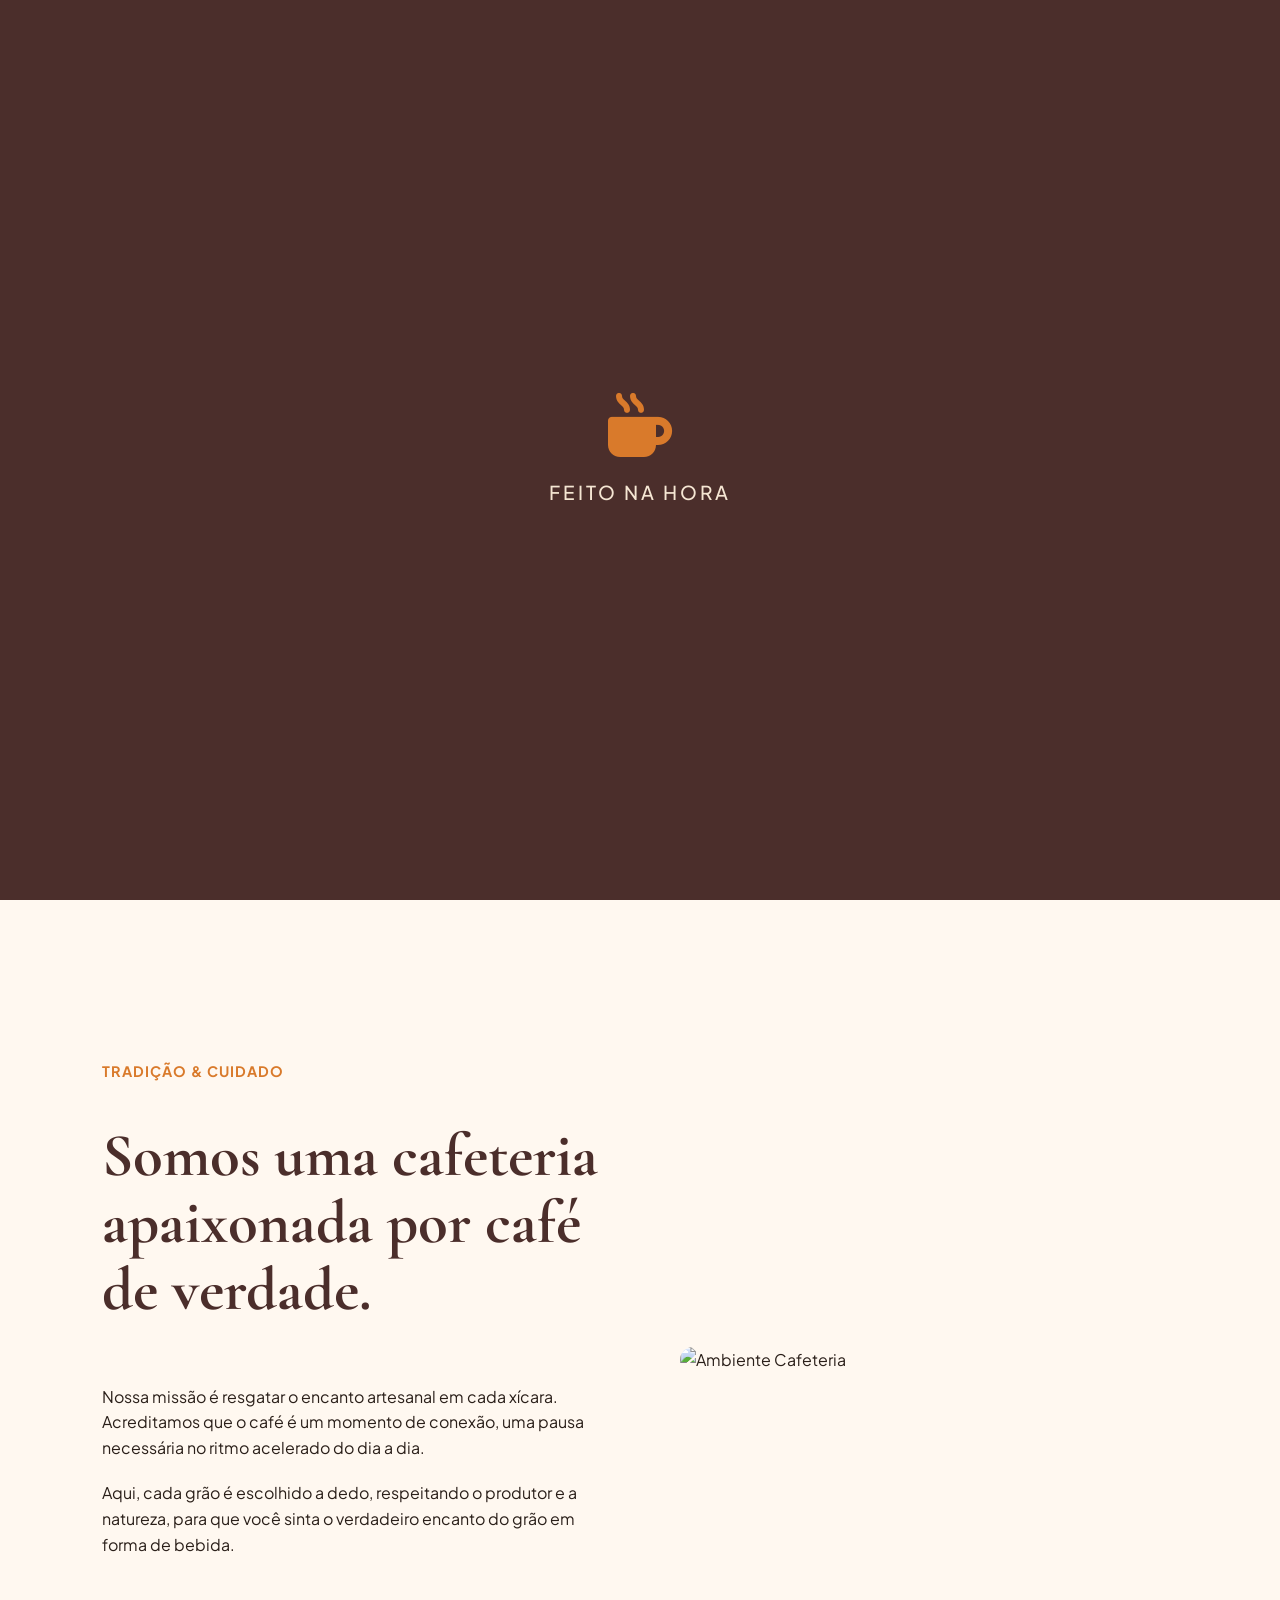
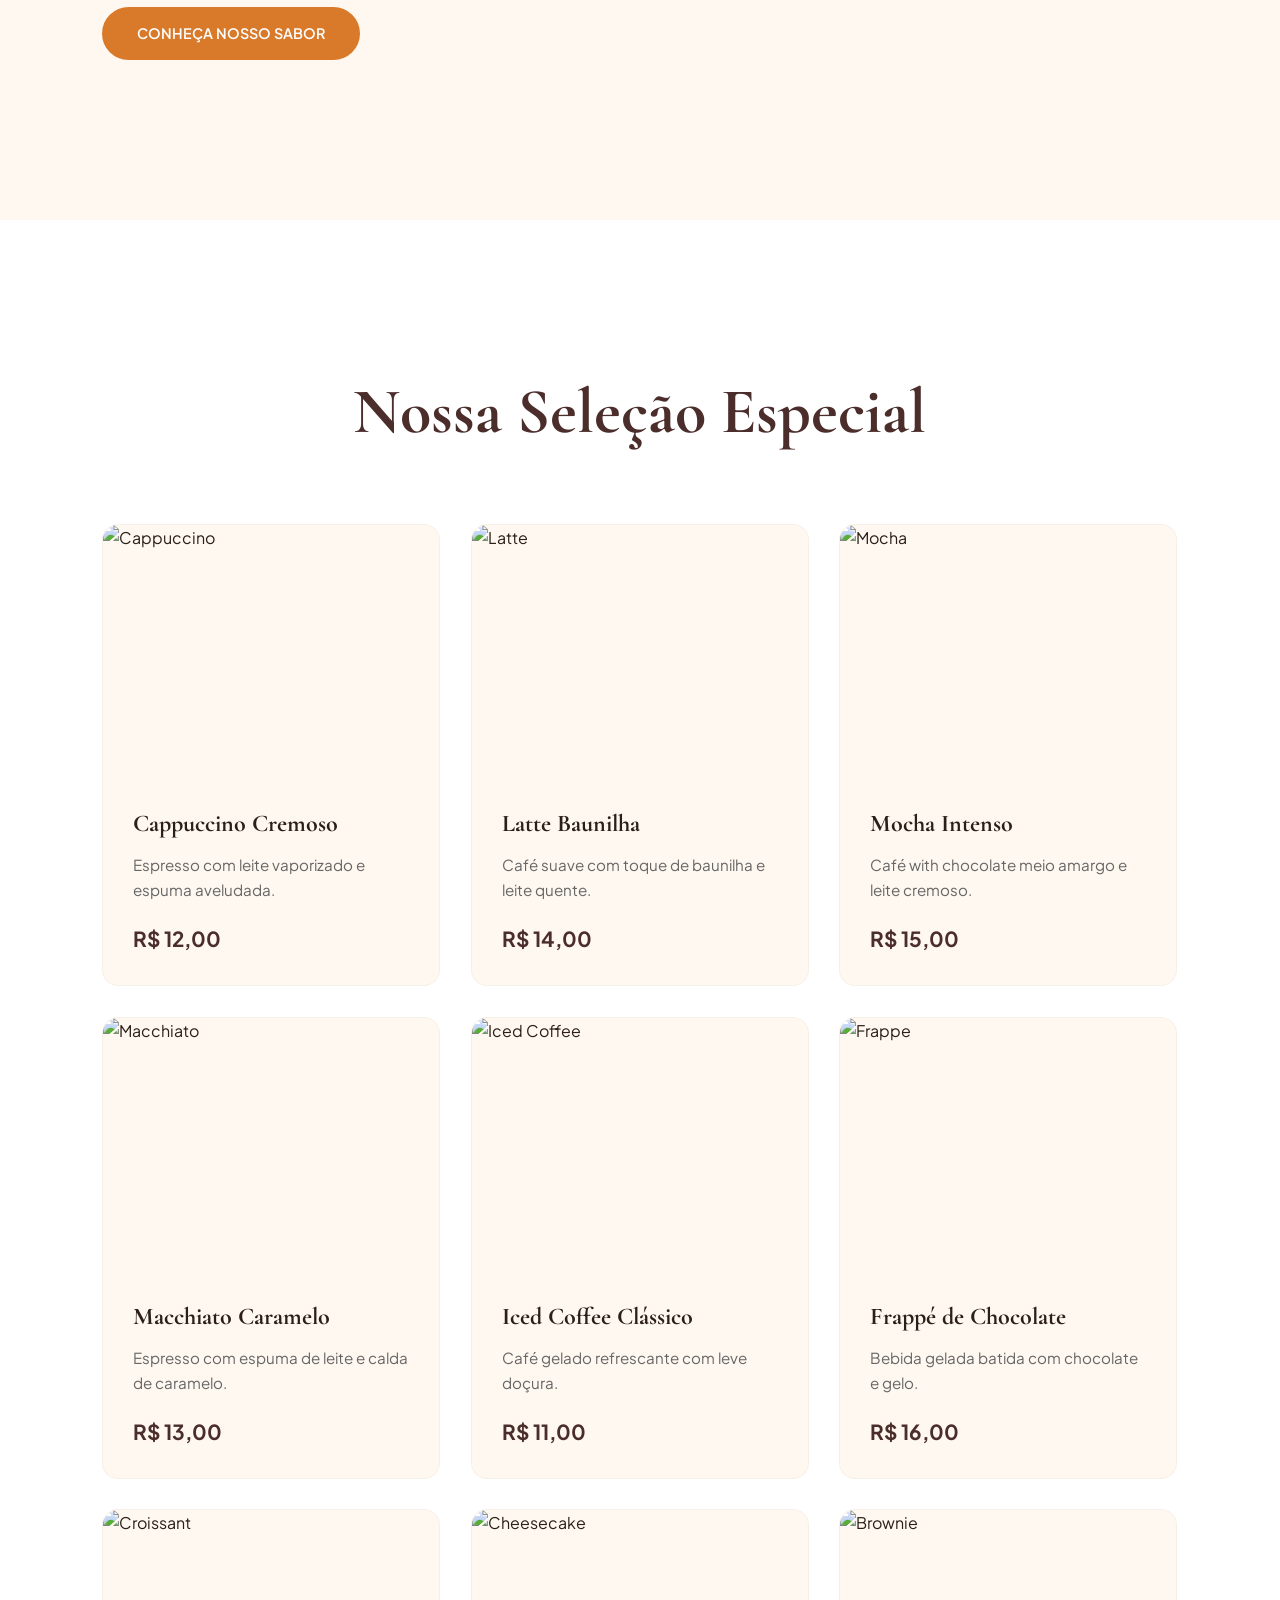
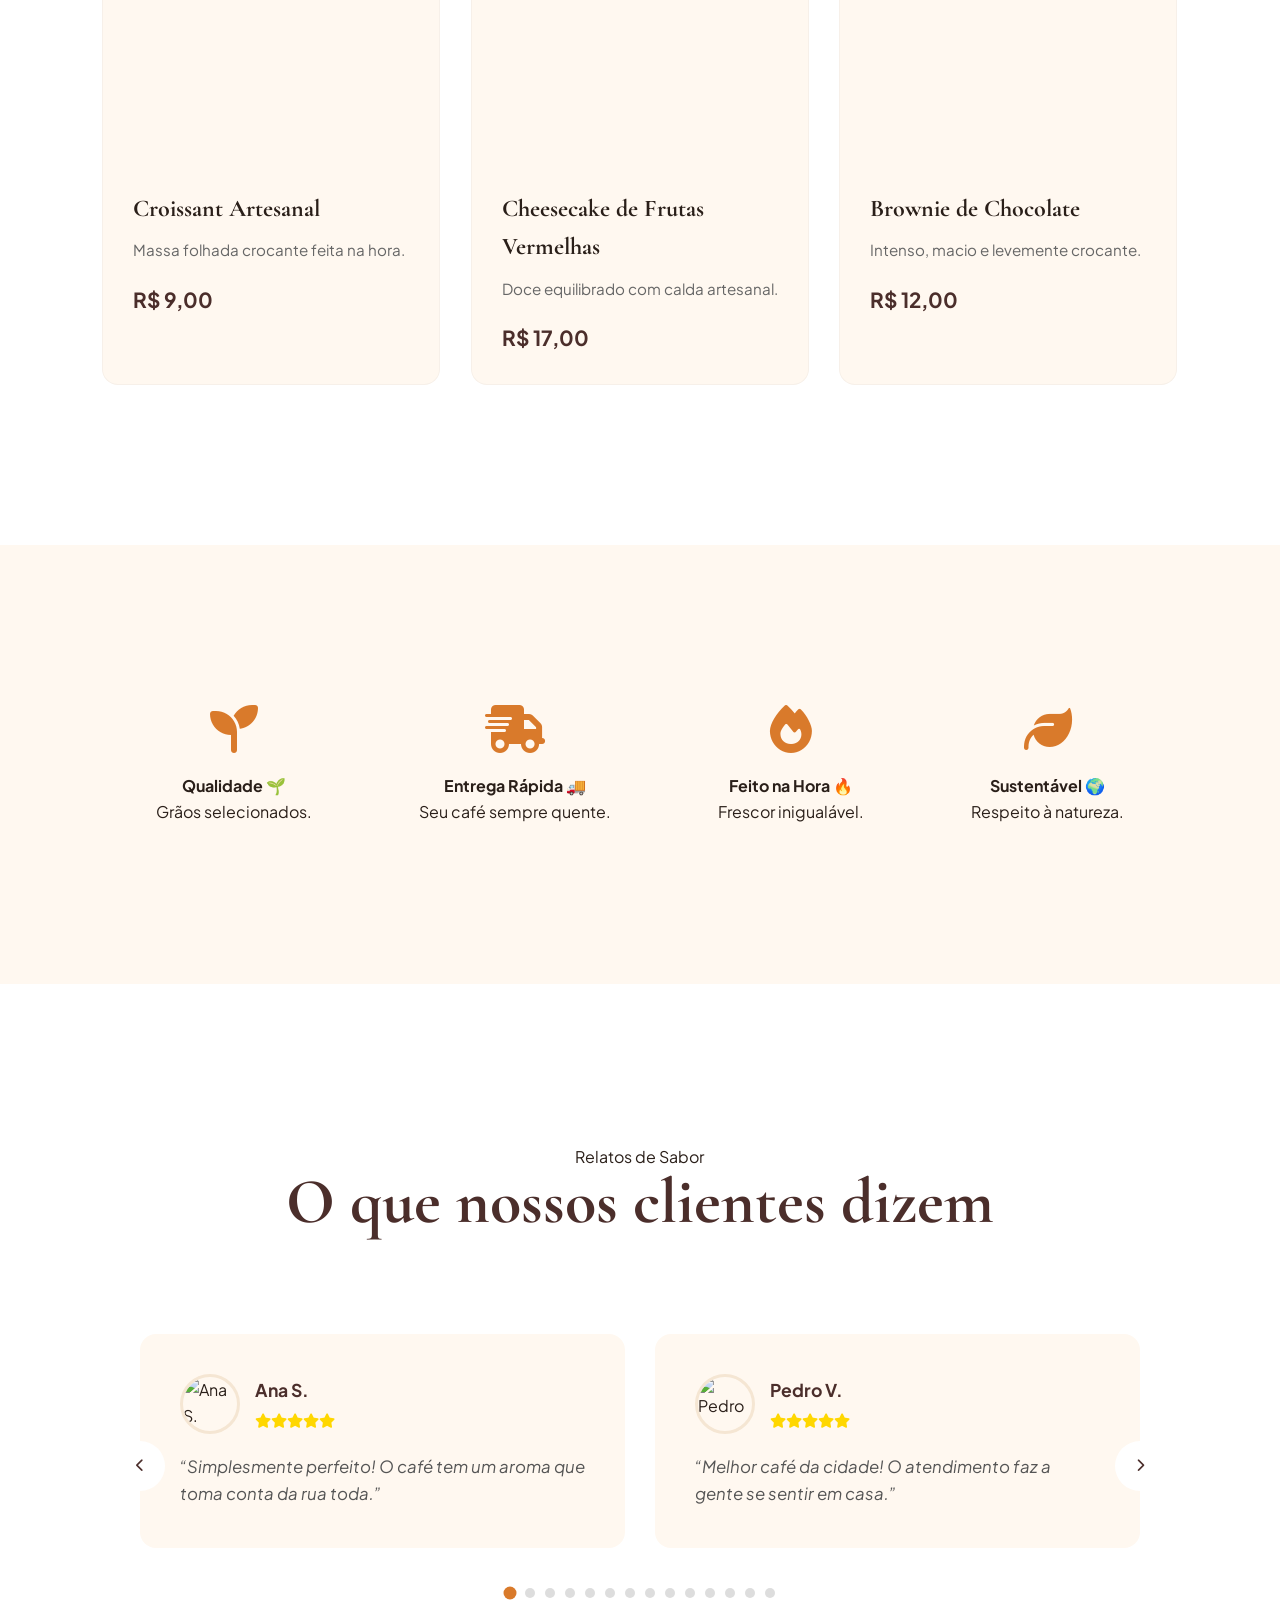
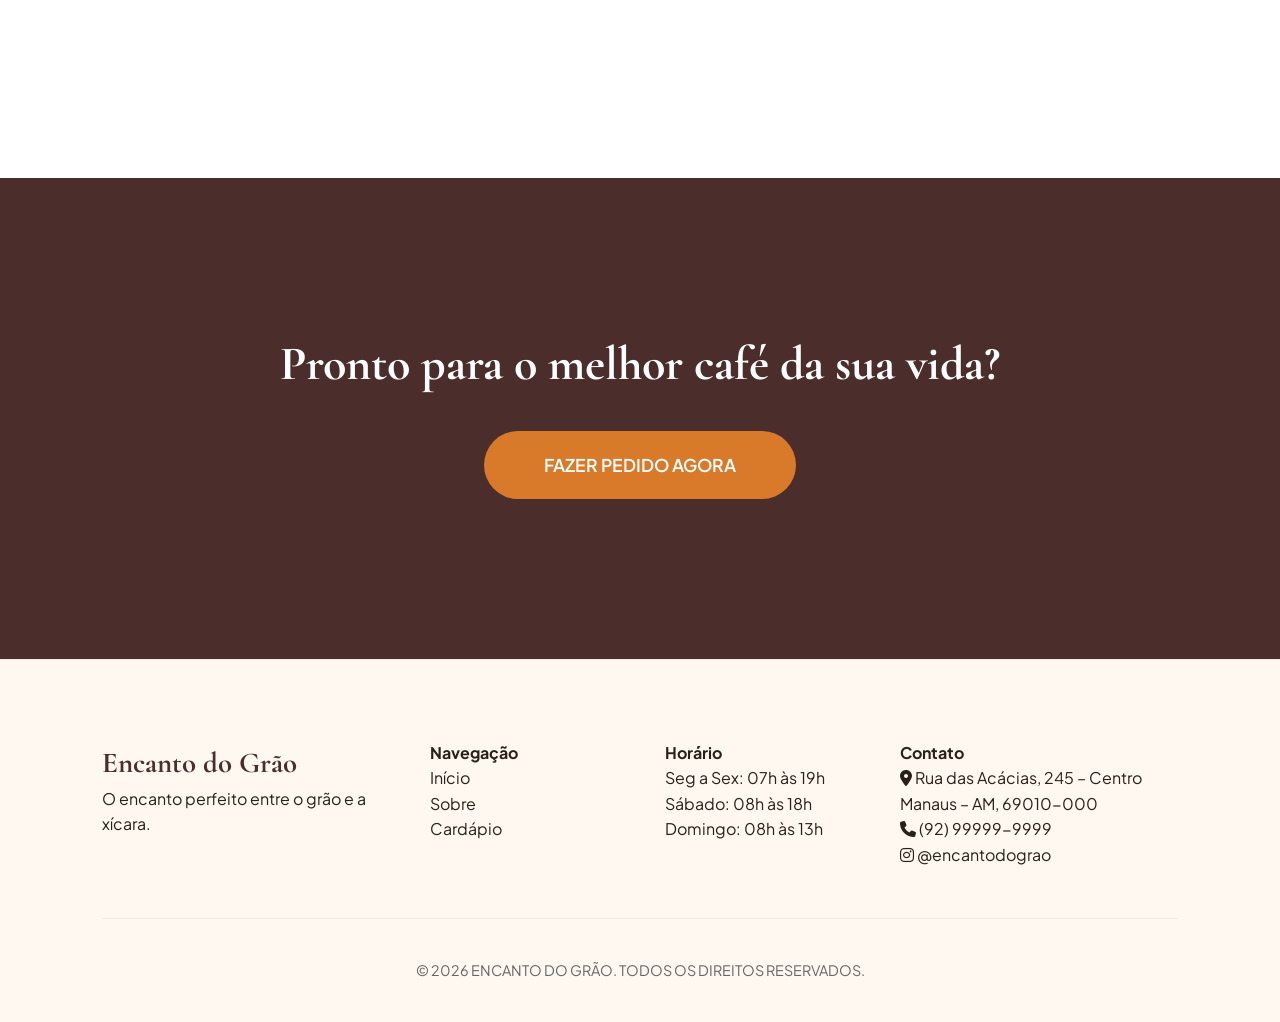
==== cafeteria/index.html @ 47dac29f "Add files via upload" ====
<!DOCTYPE html>
<html lang="pt-br">
<head>
    <meta charset="UTF-8">
    <meta name="viewport" content="width=device-width, initial-scale=1.0">
    <title>Encanto do Grão | Cafeteria Artesanal</title>
    <link rel="stylesheet" href="style.css?v=8">
    <link rel="stylesheet" href="https://cdnjs.cloudflare.com/ajax/libs/font-awesome/6.4.0/css/all.min.css">
</head>
<body>

    <div id="scroll-progress"></div>

    <!-- TELA INICIAL (SPLASH SCREEN) - ADICIONE ESTE BLOCO ABAIXO -->
    <div id="splash-screen">
        <div class="splash-content">
            <div class="splash-item active">
                <i class="fa-solid fa-award"></i>
                <p>Qualidade</p>
            </div>
            <div class="splash-item">
                <i class="fa-solid fa-bolt"></i>
                <p>Entrega Rápida</p>
            </div>
            <div class="splash-item">
                <i class="fa-solid fa-mug-hot"></i>
                <p>Feito na Hora</p>
            </div>
            <div class="splash-item">
                <i class="fa-solid fa-leaf"></i>
                <p>Sustentável</p>
            </div>
        </div>
    </div>
    <!-- FIM DA TELA INICIAL -->

    <!-- 11. Navbar Fixa -->
    <header>
        <a href="#" class="logo">Encanto do Grão</a>
        <ul class="nav-links" id="nav-links">
            <li><a href="#inicio">Início</a></li>
            <li><a href="#sobre">Sobre</a></li>
            <li><a href="#cardapio">Cardápio</a></li>
            <li><a href="#contato">Contato</a></li>
        </ul>
        <div class="header-right">
            <a href="https://wa.me/5592999999999" class="btn btn-primary" style="padding: 10px 25px; font-size: 0.8rem;">Fazer Pedido</a>
            <div class="mobile-menu-icon" id="menu-icon">
                <i class="fas fa-bars"></i>
            </div>
        </div>
    </header>

    <main>
        <!-- 1. HERO -->
        <section class="hero" id="inicio">
            <h1>Café artesanal feito para transformar seu dia</h1>
            <p>Grãos selecionados, ambiente acolhedor e sabor inesquecível</p>
            <div class="btn-group">
                <a href="#cardapio" class="btn btn-primary">Ver Cardápio</a>
                <a href="https://wa.me/5592999999999" class="btn btn-outline">Fazer Pedido</a>
            </div>
        </section>

        <!-- 2. SOBRE -->
        <section class="about" id="sobre">
            <div class="about-content reveal">
                <span>Tradição & Cuidado</span>
                <h2>Somos uma cafeteria apaixonada por café de verdade.</h2>
                <p>Nossa missão é resgatar o encanto artesanal em cada xícara. Acreditamos que o café é um momento de conexão, uma pausa necessária no ritmo acelerado do dia a dia.</p>
                <p>Aqui, cada grão é escolhido a dedo, respeitando o produtor e a natureza, para que você sinta o verdadeiro encanto do grão em forma de bebida.</p>
                <a href="#cardapio" class="btn btn-primary">Conheça nosso sabor</a>
            </div>
            <div class="about-img reveal">
                <img src="https://images.unsplash.com/photo-1554118811-1e0d58224f24?q=80&w=1047" alt="Ambiente Cafeteria">
            </div>
        </section>

        <!-- 3. PRODUTOS / CARDÁPIO -->
        <section class="menu" id="cardapio">
            <div class="section-header reveal">
                <h2>Nossa Seleção Especial</h2>
            </div>

            <div class="menu-grid">
                <!-- Cafés -->
                <div class="menu-card reveal">
                    <img src="https://images.unsplash.com/photo-1572442388796-11668a67e53d?q=80&w=600" alt="Cappuccino">
                    <div class="menu-card-info">
                        <h3>Cappuccino Cremoso</h3>
                        <p>Espresso com leite vaporizado e espuma aveludada.</p>
                        <span class="price">R$ 12,00</span>
                    </div>
                </div>
                <div class="menu-card reveal">
                    <img src="https://images.unsplash.com/photo-1570968915860-54d5c301fa9f?q=80&w=600" alt="Latte">
                    <div class="menu-card-info">
                        <h3>Latte Baunilha</h3>
                        <p>Café suave com toque de baunilha e leite quente.</p>
                        <span class="price">R$ 14,00</span>
                    </div>
                </div>
                <div class="menu-card reveal">
                    <img src="https://images.unsplash.com/photo-1578314675249-a6910f80cc4e?q=80&w=600" alt="Mocha">
                    <div class="menu-card-info">
                        <h3>Mocha Intenso</h3>
                        <p>Café with chocolate meio amargo e leite cremoso.</p>
                        <span class="price">R$ 15,00</span>
                    </div>
                </div>
                <div class="menu-card reveal">
                    <img src="https://images.unsplash.com/photo-1485808191679-5f86510681a2?q=80&w=600" alt="Macchiato">
                    <div class="menu-card-info">
                        <h3>Macchiato Caramelo</h3>
                        <p>Espresso com espuma de leite e calda de caramelo.</p>
                        <span class="price">R$ 13,00</span>
                    </div>
                </div>

                <!-- Gelados -->
                <div class="menu-card reveal">
                    <img src="https://images.unsplash.com/photo-1517701550927-30cf4ba1dba5?q=80&w=600" alt="Iced Coffee">
                    <div class="menu-card-info">
                        <h3>Iced Coffee Clássico</h3>
                        <p>Café gelado refrescante com leve doçura.</p>
                        <span class="price">R$ 11,00</span>
                    </div>
                </div>
                <div class="menu-card reveal">
                    <img src="https://images.unsplash.com/photo-1572490122747-3968b75cc699?q=80&w=600" alt="Frappe">
                    <div class="menu-card-info">
                        <h3>Frappé de Chocolate</h3>
                        <p>Bebida gelada batida com chocolate e gelo.</p>
                        <span class="price">R$ 16,00</span>
                    </div>
                </div>

                <!-- Acompanhamentos -->
                <div class="menu-card reveal">
                    <img src="https://images.unsplash.com/photo-1555507036-ab1f4038808a?q=80&w=600" alt="Croissant">
                    <div class="menu-card-info">
                        <h3>Croissant Artesanal</h3>
                        <p>Massa folhada crocante feita na hora.</p>
                        <span class="price">R$ 9,00</span>
                    </div>
                </div>
                <div class="menu-card reveal">
                    <img src="https://images.unsplash.com/photo-1533134242443-d4fd215305ad?q=80&w=600" alt="Cheesecake">
                    <div class="menu-card-info">
                        <h3>Cheesecake de Frutas Vermelhas</h3>
                        <p>Doce equilibrado com calda artesanal.</p>
                        <span class="price">R$ 17,00</span>
                    </div>
                </div>
                <div class="menu-card reveal">
                    <img src="https://images.unsplash.com/photo-1606313564200-e75d5e30476c?q=80&w=600" alt="Brownie">
                    <div class="menu-card-info">
                        <h3>Brownie de Chocolate</h3>
                        <p>Intenso, macio e levemente crocante.</p>
                        <span class="price">R$ 12,00</span>
                    </div>
                </div>
            </div>
        </section>

        <!-- 4. DIFERENCIAIS -->
        <section class="features">
            <div class="feature-item reveal">
                <i class="fas fa-seedling"></i>
                <h4>Qualidade 🌱</h4>
                <p>Grãos selecionados.</p>
            </div>
            <div class="feature-item reveal">
                <i class="fas fa-shipping-fast"></i>
                <h4>Entrega Rápida 🚚</h4>
                <p>Seu café sempre quente.</p>
            </div>
            <div class="feature-item reveal">
                <i class="fas fa-fire"></i>
                <h4>Feito na Hora 🔥</h4>
                <p>Frescor inigualável.</p>
            </div>
            <div class="feature-item reveal">
                <i class="fas fa-leaf"></i>
                <h4>Sustentável 🌍</h4>
                <p>Respeito à natureza.</p>
            </div>
        </section>

        <!-- 5. DEPOIMENTOS (CARROSSEL) -->
        <section class="testimonials">
            <div class="section-header reveal">
                <span>Relatos de Sabor</span>
                <h2>O que nossos clientes dizem</h2>
            </div>
            
            <div class="carousel-container reveal">
                <div class="carousel-viewport" style="overflow: hidden; width: 100%;">
                    <div class="testimonials-track" id="testimonials-track">
                    <!-- 1 -->
                    <div class="testimonial-card">
                        <div class="testimonial-header">
                            <img src="https://images.unsplash.com/photo-1494790108377-be9c29b29330?q=80&w=100" alt="Ana S.">
                            <div class="client-info">
                                <strong>Ana S.</strong>
                                <div class="stars"><i class="fas fa-star"></i><i class="fas fa-star"></i><i class="fas fa-star"></i><i class="fas fa-star"></i><i class="fas fa-star"></i></div>
                            </div>
                        </div>
                        <p>“Simplesmente perfeito! O café tem um aroma que toma conta da rua toda.”</p>
                    </div>
                    <!-- 2 -->
                    <div class="testimonial-card">
                        <div class="testimonial-header">
                            <img src="https://images.unsplash.com/photo-1507003211169-0a1dd7228f2d?q=80&w=100" alt="Pedro V.">
                            <div class="client-info">
                                <strong>Pedro V.</strong>
                                <div class="stars"><i class="fas fa-star"></i><i class="fas fa-star"></i><i class="fas fa-star"></i><i class="fas fa-star"></i><i class="fas fa-star"></i></div>
                            </div>
                        </div>
                        <p>“Melhor café da cidade! O atendimento faz a gente se sentir em casa.”</p>
                    </div>
                    <!-- 3 -->
                    <div class="testimonial-card">
                        <div class="testimonial-header">
                            <img src="https://images.unsplash.com/photo-1438761681033-6461ffad8d80?q=80&w=100" alt="Juliana M.">
                            <div class="client-info">
                                <strong>Juliana M.</strong>
                                <div class="stars"><i class="fas fa-star"></i><i class="fas fa-star"></i><i class="fas fa-star"></i><i class="fas fa-star"></i><i class="fas fa-star"></i></div>
                            </div>
                        </div>
                        <p>“O croissant artesanal é divino, crocante e sempre quentinho!”</p>
                    </div>
                    <!-- 4 -->
                    <div class="testimonial-card">
                        <div class="testimonial-header">
                            <img src="https://images.unsplash.com/photo-1500648767791-00dcc994a43e?q=80&w=100" alt="Carlos R.">
                            <div class="client-info">
                                <strong>Carlos R.</strong>
                                <div class="stars"><i class="fas fa-star"></i><i class="fas fa-star"></i><i class="fas fa-star"></i><i class="fas fa-star"></i><i class="fas fa-star"></i></div>
                            </div>
                        </div>
                        <p>“Ambiente nota mil para reuniões rápidas ou apenas relaxar um pouco.”</p>
                    </div>
                    <!-- 5 -->
                    <div class="testimonial-card">
                        <div class="testimonial-header">
                            <img src="https://images.unsplash.com/photo-1544005313-94ddf0286df2?q=80&w=100" alt="Mariana L.">
                            <div class="client-info">
                                <strong>Mariana L.</strong>
                                <div class="stars"><i class="fas fa-star"></i><i class="fas fa-star"></i><i class="fas fa-star"></i><i class="fas fa-star"></i><i class="fas fa-star"></i></div>
                            </div>
                        </div>
                        <p>“Sou viciada no Latte de Baunilha deles. Não tem igual em Manaus!”</p>
                    </div>
                    <!-- 6 -->
                    <div class="testimonial-card">
                        <div class="testimonial-header">
                            <img src="https://images.unsplash.com/photo-1599566150163-29194dcaad36?q=80&w=100" alt="Ricardo F.">
                            <div class="client-info">
                                <strong>Ricardo F.</strong>
                                <div class="stars"><i class="fas fa-star"></i><i class="fas fa-star"></i><i class="fas fa-star"></i><i class="fas fa-star"></i><i class="fas fa-star"></i></div>
                            </div>
                        </div>
                        <p>“Grãos selecionados de verdade. Dá para sentir a diferença no primeiro gole.”</p>
                    </div>
                    <!-- 7 -->
                    <div class="testimonial-card">
                        <div class="testimonial-header">
                            <img src="https://images.unsplash.com/photo-1580489944761-15a19d654956?q=80&w=100" alt="Beatriz G.">
                            <div class="client-info">
                                <strong>Beatriz G.</strong>
                                <div class="stars"><i class="fas fa-star"></i><i class="fas fa-star"></i><i class="fas fa-star"></i><i class="fas fa-star"></i><i class="fas fa-star"></i></div>
                            </div>
                        </div>
                        <p>“O brownie é surreal de bom! Macio por dentro e com aquela casquinha perfeita.”</p>
                    </div>
                    <!-- 8 -->
                    <div class="testimonial-card">
                        <div class="testimonial-header">
                            <img src="https://images.unsplash.com/photo-1552058544-f2b08422138a?q=80&w=100" alt="Lucas O.">
                            <div class="client-info">
                                <strong>Lucas O.</strong>
                                <div class="stars"><i class="fas fa-star"></i><i class="fas fa-star"></i><i class="fas fa-star"></i><i class="fas fa-star"></i><i class="fas fa-star"></i></div>
                            </div>
                        </div>
                        <p>“Lugar super instagramável e o café é excelente. Vale muito a visita!”</p>
                    </div>
                    <!-- 9 -->
                    <div class="testimonial-card">
                        <div class="testimonial-header">
                            <img src="https://images.unsplash.com/photo-1548142813-c348350df52b?q=80&w=100" alt="Fernanda P.">
                            <div class="client-info">
                                <strong>Fernanda P.</strong>
                                <div class="stars"><i class="fas fa-star"></i><i class="fas fa-star"></i><i class="fas fa-star"></i><i class="fas fa-star"></i><i class="fas fa-star"></i></div>
                            </div>
                        </div>
                        <p>“Sempre volto pelo Mocha Intenso. É o equilíbrio perfeito de café e chocolate.”</p>
                    </div>
                    <!-- 10 -->
                    <div class="testimonial-card">
                        <div class="testimonial-header">
                            <img src="https://images.unsplash.com/photo-1500648767791-00dcc994a43e?q=80&w=100" alt="Gabriel H.">
                            <div class="client-info">
                                <strong>Gabriel H.</strong>
                                <div class="stars"><i class="fas fa-star"></i><i class="fas fa-star"></i><i class="fas fa-star"></i><i class="fas fa-star"></i><i class="fas fa-star"></i></div>
                            </div>
                        </div>
                        <p>“A qualidade do grão é impecável. Para quem entende de café, aqui é o lugar.”</p>
                    </div>
                    <!-- 11 -->
                    <div class="testimonial-card">
                        <div class="testimonial-header">
                            <img src="https://images.unsplash.com/photo-1534528741775-53994a69daeb?q=80&w=100" alt="Camila T.">
                            <div class="client-info">
                                <strong>Camila T.</strong>
                                <div class="stars"><i class="fas fa-star"></i><i class="fas fa-star"></i><i class="fas fa-star"></i><i class="fas fa-star"></i><i class="fas fa-star"></i></div>
                            </div>
                        </div>
                        <p>“Melhor cappuccino que já tomei na vida. A espuma é muito aveludada.”</p>
                    </div>
                    <!-- 12 -->
                    <div class="testimonial-card">
                        <div class="testimonial-header">
                            <img src="https://images.unsplash.com/photo-1506794778202-cad84cf45f1d?q=80&w=100" alt="André D.">
                            <div class="client-info">
                                <strong>André D.</strong>
                                <div class="stars"><i class="fas fa-star"></i><i class="fas fa-star"></i><i class="fas fa-star"></i><i class="fas fa-star"></i><i class="fas fa-star"></i></div>
                            </div>
                        </div>
                        <p>“Wi-fi rápido e café excelente. Meu novo escritório favorito em Manaus!”</p>
                    </div>
                    <!-- 13 -->
                    <div class="testimonial-card">
                        <div class="testimonial-header">
                            <img src="https://images.unsplash.com/photo-1517841905240-472988babdf9?q=80&w=100" alt="Sofia K.">
                            <div class="client-info">
                                <strong>Sofia K.</strong>
                                <div class="stars"><i class="fas fa-star"></i><i class="fas fa-star"></i><i class="fas fa-star"></i><i class="fas fa-star"></i><i class="fas fa-star"></i></div>
                            </div>
                        </div>
                        <p>“A decoração é linda, cada cantinho rende uma foto maravilhosa.”</p>
                    </div>
                    <!-- 14 -->
                    <div class="testimonial-card">
                        <div class="testimonial-header">
                            <img src="https://images.unsplash.com/photo-1519345182560-3f2917c472ef?q=80&w=100" alt="Tiago J.">
                            <div class="client-info">
                                <strong>Tiago J.</strong>
                                <div class="stars"><i class="fas fa-star"></i><i class="fas fa-star"></i><i class="fas fa-star"></i><i class="fas fa-star"></i><i class="fas fa-star"></i></div>
                            </div>
                        </div>
                        <p>“Um refúgio de paz no centro da cidade. Café inspirador e calmo.”</p>
                    </div>
                    <!-- 15 -->
                    <div class="testimonial-card">
                        <div class="testimonial-header">
                            <img src="https://images.unsplash.com/photo-1487412720507-e7ab37603c6f?q=80&w=100" alt="Helena B.">
                            <div class="client-info">
                                <strong>Helena B.</strong>
                                <div class="stars"><i class="fas fa-star"></i><i class="fas fa-star"></i><i class="fas fa-star"></i><i class="fas fa-star"></i><i class="fas fa-star"></i></div>
                            </div>
                        </div>
                        <p>“O Frappé de Chocolate é a salvação pros dias de calor aqui em Manaus!”</p>
                    </div>
                </div>
                </div>

                <!-- Carousel Controls -->
                <button class="carousel-btn prev" id="prev-btn"><i class="fas fa-chevron-left"></i></button>
                <button class="carousel-btn next" id="next-btn"><i class="fas fa-chevron-right"></i></button>
                <div class="carousel-dots" id="carousel-dots"></div>
            </div>
        </section>

        <!-- 6. CTA FINAL -->
        <section class="cta-final reveal">
            <h2>Pronto para o melhor café da sua vida?</h2>
            <a href="https://wa.me/5592999999999" class="btn btn-primary" style="padding: 20px 60px; font-size: 1.1rem;">Fazer Pedido Agora</a>
        </section>
    </main>

    <footer>
        <div class="footer-grid">
            <div class="footer-info">
                <a href="#" class="logo">Encanto do Grão</a>
                <p>O encanto perfeito entre o grão e a xícara.</p>
            </div>
            <div class="footer-links">
                <h4>Navegação</h4>
                <ul>
                    <li><a href="#inicio">Início</a></li>
                    <li><a href="#sobre">Sobre</a></li>
                    <li><a href="#cardapio">Cardápio</a></li>
                </ul>
            </div>
            <div class="footer-links">
                <h4>Horário</h4>
                <ul>
                    <li>Seg a Sex: 07h às 19h</li>
                    <li>Sábado: 08h às 18h</li>
                    <li>Domingo: 08h às 13h</li>
                </ul>
            </div>
            <div class="footer-links">
                <h4>Contato</h4>
                <ul>
                    <li><i class="fas fa-map-marker-alt"></i> Rua das Acácias, 245 – Centro<br>Manaus – AM, 69010-000</li>
                    <li><i class="fas fa-phone"></i> (92) 99999-9999</li>
                    <li><i class="fab fa-instagram"></i> @encantodograo</li>
                </ul>
            </div>
        </div>
        <div class="copyright">&copy; 2026 ENCANTO DO GRÃO. TODOS OS DIREITOS RESERVADOS.</div>
    </footer>

    <a href="#inicio" class="back-to-top" id="back-to-top">
        <i class="fas fa-arrow-up"></i>
    </a>

    <script src="script.js"></script>
</body>
</html>
---- cafeteria/style.css ----
/* 
  ENCANTO DO GRÃO - ESTRUTURA PROFISSIONAL (SISTEMA 11 PONTOS)
*/

@import url('https://fonts.googleapis.com/css2?family=Cormorant+Garamond:wght@600;700&family=Plus+Jakarta+Sans:wght@400;500;600;700&display=swap');

:root {
    --primary: #4B2E2B;
    --secondary: #F5E6D3;
    --bg-creme: #FFF8F0;
    --accent: #D97A2B;
    --text-dark: #2A1F19;
    --white: #FFFFFF;
    
    --font-title: 'Cormorant Garamond', serif;
    --font-text: 'Plus Jakarta Sans', sans-serif;
    
    --radius: 16px;
}

#scroll-progress {
    position: fixed;
    top: 0;
    left: 0;
    height: 4px;
    background: var(--accent);
    z-index: 2000;
    width: 0%;
}

* {
    margin: 0;
    padding: 0;
    box-sizing: border-box;
}

/* =========================================
   TELA INICIAL (SPLASH SCREEN)
   ========================================= */

#splash-screen {
    position: fixed;
    top: 0;
    left: 0;
    width: 100%;
    height: 100vh;
    /* Usando sua cor primária (marrom escuro) para o fundo */
    background-color: var(--primary); 
    display: flex;
    justify-content: center;
    align-items: center;
    /* Z-index maior que o do scroll-progress (2000) */
    z-index: 5000; 
    transition: opacity 0.8s ease, visibility 0.8s;
}

/* Quando o sistema carregar, essa classe será adicionada via JS */
#splash-screen.hidden {
    opacity: 0;
    visibility: hidden;
}

.splash-content {
    text-align: center;
    /* Usando sua cor secundária (creme) para o texto/ícones */
    color: var(--secondary); 
}

.splash-item {
    display: none; 
    flex-direction: column;
    align-items: center;
    font-family: var(--font-text);
}

.splash-item.active {
    display: flex;
    /* Aplicando a animação que explicamos antes */
    animation: splashAppear 0.6s ease-out forwards;
}

.splash-item i {
    font-size: 4rem;
    margin-bottom: 20px;
    /* Cor de destaque (laranja/âmbar) nos ícones */
    color: var(--accent); 
}

.splash-item p {
    font-size: 1.2rem;
    text-transform: uppercase;
    letter-spacing: 3px;
    font-weight: 500;
}

/* Roteiro da animação: o ícone surge de baixo e aparece suavemente */
@keyframes splashAppear {
    0% {
        opacity: 0;
        transform: translateY(20px);
    }
    100% {
        opacity: 1;
        transform: translateY(0);
    }
}

/* Impede o usuário de rolar a página enquanto a tela preta está ativa */
body.loading {
    overflow: hidden;
}

html {
    scroll-behavior: smooth; /* Regra #5: Scroll suave */
}

body {
    font-family: var(--font-text);
    background-color: var(--bg-creme);
    color: var(--text-dark);
    line-height: 1.6;
}

h1, h2, h3, .logo {
    font-family: var(--font-title);
    font-weight: 700;
}

/* Regra #6: Microinterações - Links mudam cor suavemente */
a {
    text-decoration: none;
    color: inherit;
    transition: var(--transition);
}

ul { list-style: none; }
img { max-width: 100%; display: block; }

/* Navbar Fixa */
header {
    position: fixed;
    top: 0;
    width: 100%;
    background: rgba(255, 248, 240, 0.95);
    backdrop-filter: blur(10px);
    padding: 20px 8%;
    display: flex;
    justify-content: space-between;
    align-items: center;
    z-index: 1000;
    border-bottom: 1px solid rgba(75, 46, 43, 0.05);
    transition: var(--transition);
}

.logo { font-size: 1.8rem; color: var(--primary); }
.nav-links {
    display: flex;
    gap: 30px;
}

.nav-links a {
    color: var(--text-dark);
    font-weight: 600;
    font-size: 0.9rem;
    transition: color 0.5s ease;
}

.nav-links a:hover { color: var(--accent); }

.header-right {
    display: flex;
    align-items: center;
    gap: 15px;
}

.mobile-menu-icon {
    display: none;
    font-size: 1.5rem;
    color: var(--primary);
    cursor: pointer;
}

/* Animações de Fade-in (Refinado: Mais leve) */
.reveal {
    opacity: 0;
    transform: translateY(20px);
    transition: opacity 0.8s ease-out, transform 0.8s ease-out;
    will-change: opacity, transform;
}

.reveal.appear {
    opacity: 1;
    transform: translateY(0);
}

/* Staggered Delay (Regra: Animação em sequência) */
.menu-card:nth-child(1) { transition-delay: 0.05s; }
.menu-card:nth-child(2) { transition-delay: 0.1s; }
.menu-card:nth-child(3) { transition-delay: 0.15s; }
.menu-card:nth-child(4) { transition-delay: 0.2s; }
.menu-card:nth-child(5) { transition-delay: 0.25s; }
.menu-card:nth-child(6) { transition-delay: 0.3s; }

.testimonial-card { transition-delay: 0s !important; } /* Reset delay for carousel */

.feature-item:nth-child(1) { transition-delay: 0.05s; }
.feature-item:nth-child(2) { transition-delay: 0.1s; }
.feature-item:nth-child(3) { transition-delay: 0.15s; }
.feature-item:nth-child(4) { transition-delay: 0.2s; }

/* 1. HERO (Regra #4: Animação Hero) */
.hero {
    height: 100vh;
    background: linear-gradient(rgba(0,0,0,0.6), rgba(0,0,0,0.6)), url('https://images.unsplash.com/photo-1495474472287-4d71bcdd2085?q=80&w=2070') center/cover no-repeat;
    display: flex;
    flex-direction: column;
    justify-content: center;
    align-items: center;
    text-align: center;
    color: var(--white);
    padding: 0 5%;
}

.hero h1 {
    font-size: clamp(3rem, 8vw, 5.2rem); /* Aumentado sutilmente */
    line-height: 1;
    margin-bottom: 25px;
    max-width: 1000px;
    opacity: 0;
    transform: translateY(15px);
    animation: heroFade 1.2s cubic-bezier(0.165, 0.84, 0.44, 1) forwards;
}

.hero p {
    font-size: 1.2rem;
    margin-bottom: 40px;
    max-width: 700px;
    color: var(--secondary);
    opacity: 0;
    transform: translateY(20px);
    animation: heroFade 1s cubic-bezier(0.165, 0.84, 0.44, 1) 0.3s forwards;
}

.hero .btn-group {
    display: flex;
    gap: 20px;
    opacity: 0;
    transform: translateY(20px);
    animation: heroFade 1s cubic-bezier(0.165, 0.84, 0.44, 1) 0.6s forwards;
}

@keyframes heroFade {
    to { opacity: 1; transform: translateY(0); }
}

/* Botões (Regra #1: Hover Vivo) */
.btn {
    display: inline-block;
    padding: 15px 35px;
    border-radius: 50px;
    font-weight: 600;
    text-transform: uppercase;
    font-size: 0.9rem;
    cursor: pointer;
    transition: var(--transition);
}

.btn-primary {
    background-color: var(--accent);
    color: var(--white);
    border: none;
}

.btn-primary:hover {
    background-color: #BF6A24;
    transform: translateY(-3px) scale(1.05); /* Zoom leve */
    box-shadow: 0 10px 20px rgba(217, 122, 43, 0.3); /* Sombra forte */
}

.btn-outline {
    background: transparent;
    border: 2px solid var(--white);
    color: var(--white);
}

.btn-outline:hover {
    background: var(--white);
    color: var(--primary);
    transform: translateY(-3px) scale(1.05);
}

/* 2. SOBRE */
.about {
    padding: 160px 8%;
    display: grid;
    grid-template-columns: 1fr 1fr;
    gap: 80px;
    align-items: center;
}

.about-content span {
    display: block;
    margin-bottom: 40px;
    color: var(--accent);
    font-weight: 700;
    text-transform: uppercase;
    letter-spacing: 1px;
    font-size: 0.9rem;
}

.about-content h2 { 
    font-size: 3.8rem; /* Aumentado */
    color: var(--primary); 
    margin-bottom: 60px; 
    line-height: 1.1; 
}
.about-content p { margin-bottom: 20px; color: var(--text-dark); }
.about-content .btn { margin-top: 30px; }
.about-img img { border-radius: var(--radius); box-shadow: var(--shadow-hover); }

/* 3. CARDÁPIO (Regra #2: Hover Cards) */
.menu { padding: 160px 8%; background-color: var(--white); }
.section-header { text-align: center; margin-bottom: 60px; }
.section-header h2 { 
    font-size: 4rem; 
    color: var(--primary); 
    line-height: 1; 
    margin-bottom: 80px;
}



.menu-grid { display: grid; grid-template-columns: repeat(3, 1fr); gap: 30px; }
.menu-card {
    background: var(--bg-creme);
    border-radius: var(--radius);
    overflow: hidden;
    box-shadow: var(--shadow-light);
    transition: var(--transition);
    border: 1px solid rgba(0,0,0,0.03);
}

.menu-card:hover {
    transform: translateY(-10px); /* Sobe levemente */
    box-shadow: var(--shadow-hover); /* Sombra aumenta */
}

.menu-card img {
    height: 250px;
    width: 100%;
    object-fit: cover;
    transition: transform 0.6s ease;
}

.menu-card:hover img {
    transform: scale(1.1); /* Zoom leve imagem */
}

.menu-card-info { padding: 30px; }
.menu-card-info h3 { margin-bottom: 10px; font-size: 1.5rem; }
.menu-card-info p { color: #666; font-size: 0.95rem; margin-bottom: 20px; }
.price { font-weight: 700; color: var(--primary); font-size: 1.3rem; }

/* 4. DIFERENCIAIS */
.features {
    padding: 160px 8%;
    display: flex;
    justify-content: space-around;
    background-color: var(--bg-creme);
    text-align: center;
}

/* Regra #6: Microinterações ícones */
.feature-item i {
    font-size: 3rem;
    color: var(--accent);
    margin-bottom: 20px;
    transition: var(--transition);
}

.feature-item:hover i {
    transform: scale(1.2) rotate(5deg);
    color: var(--primary);
}

/* 5. DEPOIMENTOS (CARROSSEL) */
.testimonials { padding: 160px 8%; background-color: var(--white); text-align: center; }

.carousel-container {
    position: relative;
    max-width: 1000px;
    margin: 60px auto 0;
    padding: 20px 0;
}

.testimonials-track {
    display: flex;
    transition: transform 0.8s cubic-bezier(0.165, 0.84, 0.44, 1);
    gap: 30px;
}

.testimonial-card { 
    min-width: calc(50% - 15px); /* Mostra 2 por vez no desktop */
    padding: 40px; 
    background: var(--bg-creme); 
    border-radius: var(--radius); 
    box-shadow: var(--shadow-light); 
    transition: var(--transition); 
    text-align: left;
    display: flex;
    flex-direction: column;
    gap: 20px;
    box-sizing: border-box;
}

.testimonial-header {
    display: flex;
    align-items: center;
    gap: 15px;
}

.testimonial-header img {
    width: 60px;
    height: 60px;
    border-radius: 50%;
    object-fit: cover;
    border: 3px solid var(--secondary);
}

.client-info strong {
    display: block;
    font-size: 1.1rem;
    color: var(--primary);
}

.stars {
    color: #FFD700;
    font-size: 0.9rem;
    margin-top: 4px;
}

.testimonial-card p {
    font-style: italic;
    color: #555;
    font-size: 1.05rem;
    line-height: 1.6;
}

/* Carousel Controls */
.carousel-btn {
    position: absolute;
    top: 50%;
    transform: translateY(-50%);
    background: var(--white);
    color: var(--primary);
    border: none;
    width: 50px;
    height: 50px;
    border-radius: 50%;
    cursor: pointer;
    box-shadow: var(--shadow-light);
    z-index: 10;
    transition: var(--transition);
}

.carousel-btn:hover {
    background: var(--primary);
    color: var(--white);
    box-shadow: var(--shadow-hover);
}

.carousel-btn.prev { left: -25px; }
.carousel-btn.next { right: -25px; }

.carousel-dots {
    display: flex;
    justify-content: center;
    gap: 10px;
    margin-top: 40px;
}

.dot {
    width: 10px;
    height: 10px;
    border-radius: 50%;
    background: #DDD;
    cursor: pointer;
    transition: var(--transition);
}

.dot.active {
    background: var(--accent);
    transform: scale(1.3);
}

/* Back to Top Button */
.back-to-top {
    position: fixed;
    bottom: 30px;
    right: 30px;
    background: var(--primary);
    color: var(--white);
    width: 50px;
    height: 50px;
    border-radius: 50%;
    display: flex;
    justify-content: center;
    align-items: center;
    font-size: 1.2rem;
    box-shadow: 0 5px 15px rgba(0,0,0,0.2);
    z-index: 999;
    opacity: 0;
    pointer-events: none;
    transition: var(--transition);
}

.back-to-top.show {
    opacity: 1;
    pointer-events: auto;
}

.back-to-top:hover {
    background: var(--accent);
    transform: translateY(-5px);
}

/* 6. CTA FINAL */
.cta-final { background-color: var(--primary); padding: 160px 8%; text-align: center; color: var(--white); }
.cta-final h2 { font-size: 3rem; margin-bottom: 40px; line-height: 1.1; }

/* 7. FOOTER */
footer { padding: 80px 8% 40px; background-color: var(--bg-creme); border-top: 1px solid rgba(0,0,0,0.05); }
.footer-grid { display: grid; grid-template-columns: 1.5fr 1fr 1fr 1.5fr; gap: 50px; margin-bottom: 50px; }
.copyright { text-align: center; padding-top: 40px; border-top: 1px solid rgba(0,0,0,0.05); font-size: 0.9rem; color: #666; }

@media (max-width: 1024px) {
    .menu-grid, .testimonials-grid { grid-template-columns: 1fr 1fr; }
    .about { grid-template-columns: 1fr; gap: 80px; }
    .about, .menu, .features, .testimonials, .cta-final { padding: 100px 5%; }
    .about-content h2, .section-header h2, .cta-final h2 { font-size: 3rem; }
}

@media (max-width: 768px) {
    header { padding: 15px 5%; }
    header .btn { display: none; } /* Ocultar botão Fazer Pedido no header mobile para dar espaço ao menu */
    
    .mobile-menu-icon { display: block; }
    
    .nav-links {
        position: absolute;
        top: 100%;
        left: 0;
        width: 100%;
        background: rgba(255, 248, 240, 0.98);
        flex-direction: column;
        padding: 0;
        gap: 0;
        box-shadow: 0 10px 20px rgba(0,0,0,0.1);
        clip-path: polygon(0 0, 100% 0, 100% 0, 0 0); /* Oculto */
        transition: clip-path 0.4s ease-in-out;
    }
    
    .nav-links.active {
        clip-path: polygon(0 0, 100% 0, 100% 100%, 0 100%); /* Visível */
        padding: 20px 0;
        gap: 15px;
    }
    
    .nav-links a { font-size: 1.2rem; display: block; padding: 10px; }
    
    .hero h1 { font-size: 2.5rem; }
    .hero p { font-size: 1rem; }
    .hero .btn-group { flex-direction: column; width: 100%; }
    .hero .btn-group .btn { width: 100%; margin: 0; }
    
    .about, .menu, .features, .testimonials, .cta-final { padding: 60px 5%; }
    .about { gap: 30px; }
    .about-content h2, .section-header h2 { font-size: 2.2rem; margin-bottom: 40px; }
    .cta-final h2 { font-size: 2rem; margin-bottom: 25px; }
    .cta-final .btn { padding: 15px 30px !important; font-size: 1rem !important; }
    
    .menu-grid, .testimonials-grid, .footer-grid { grid-template-columns: 1fr; gap: 30px; }
    .features { flex-direction: column; gap: 40px; }
    
    .testimonial-card { min-width: 100%; padding: 25px; }
    .carousel-btn { display: none; }
    
    footer { padding: 40px 5% 20px; }
    .footer-grid { gap: 30px; text-align: center; }
}
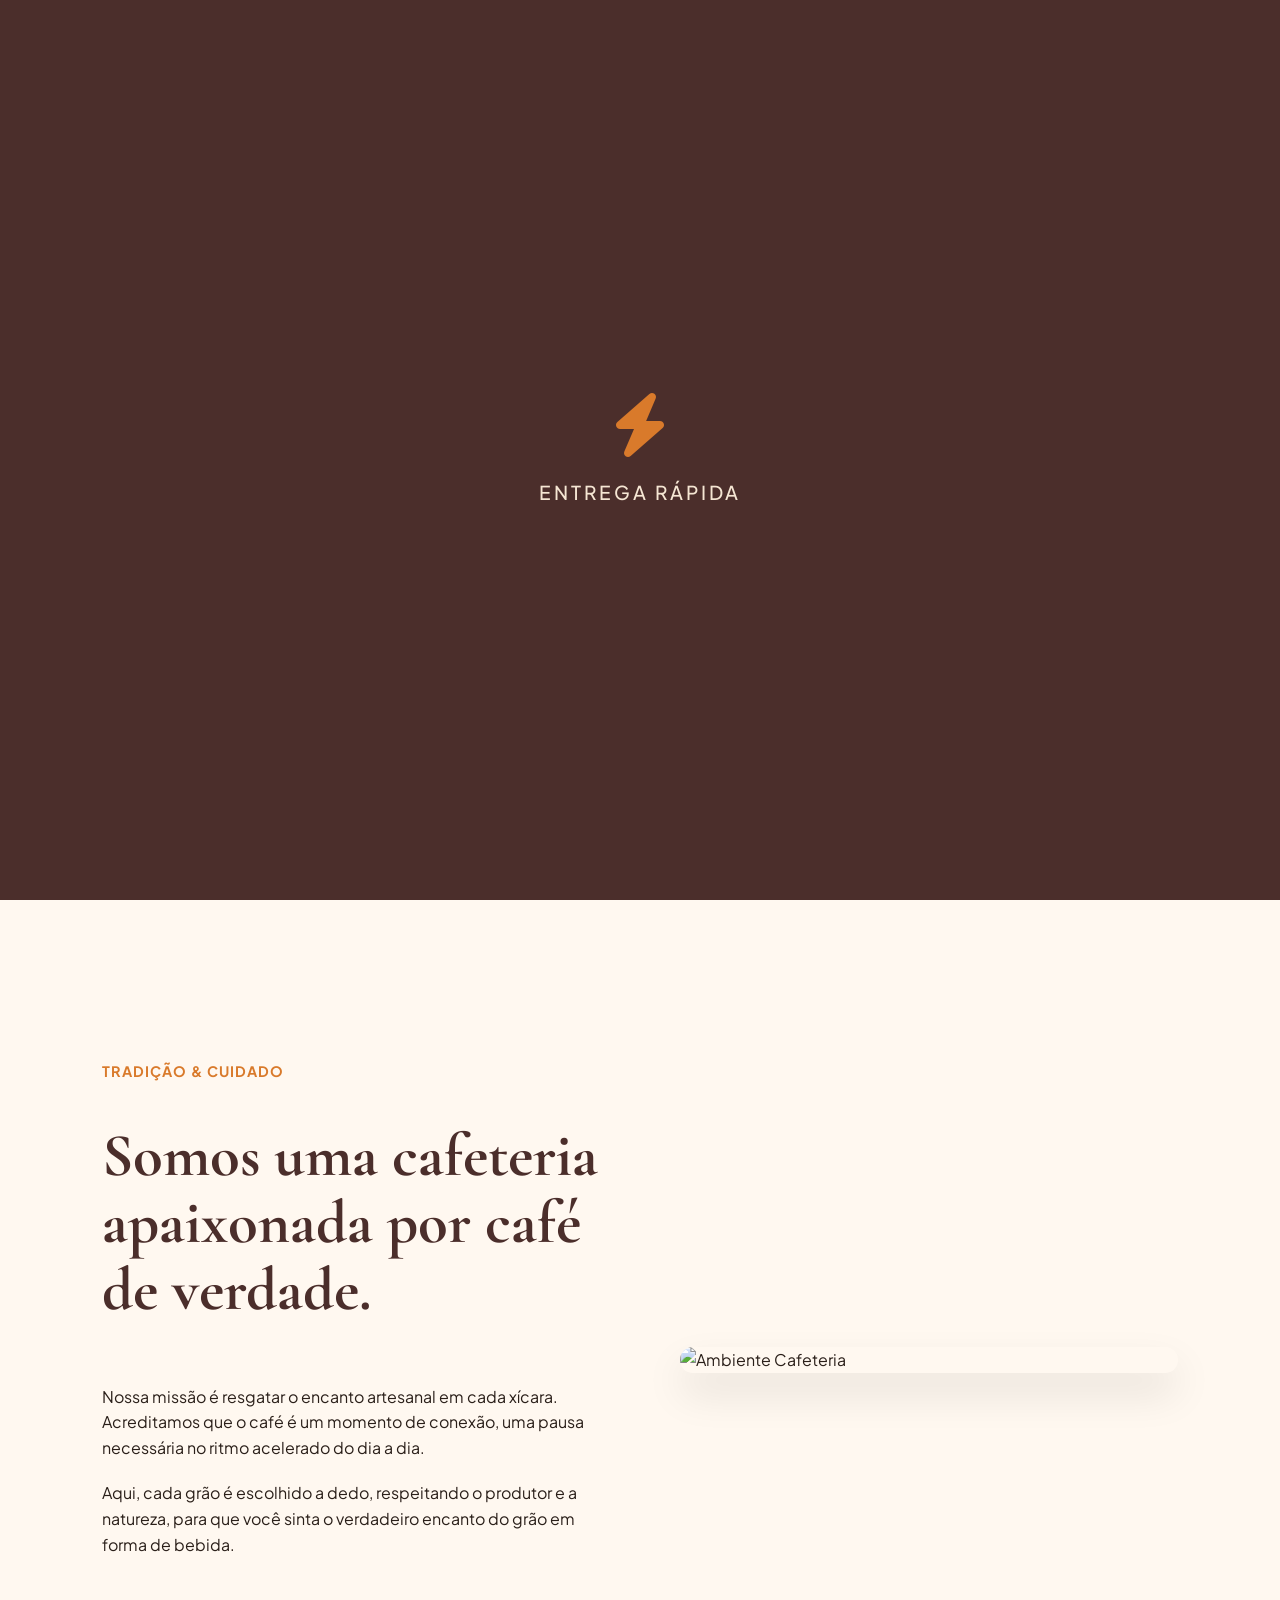
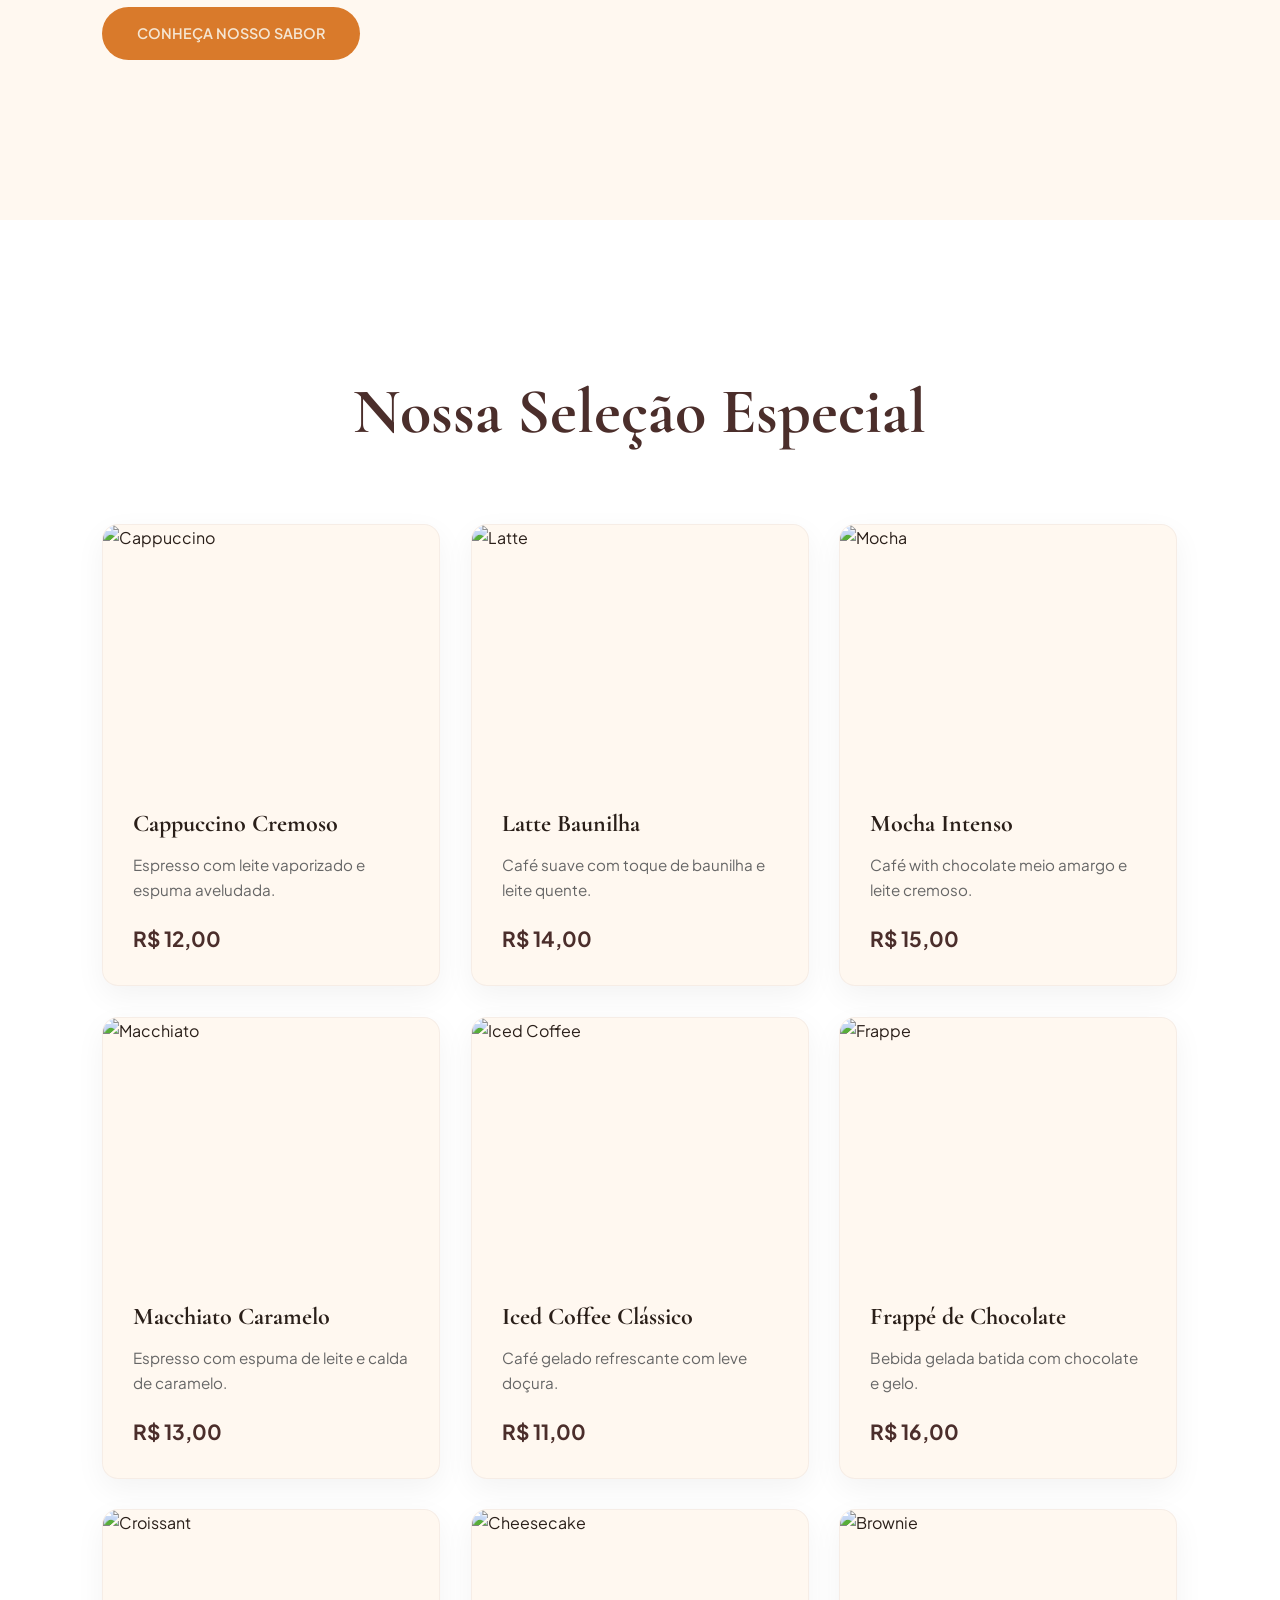
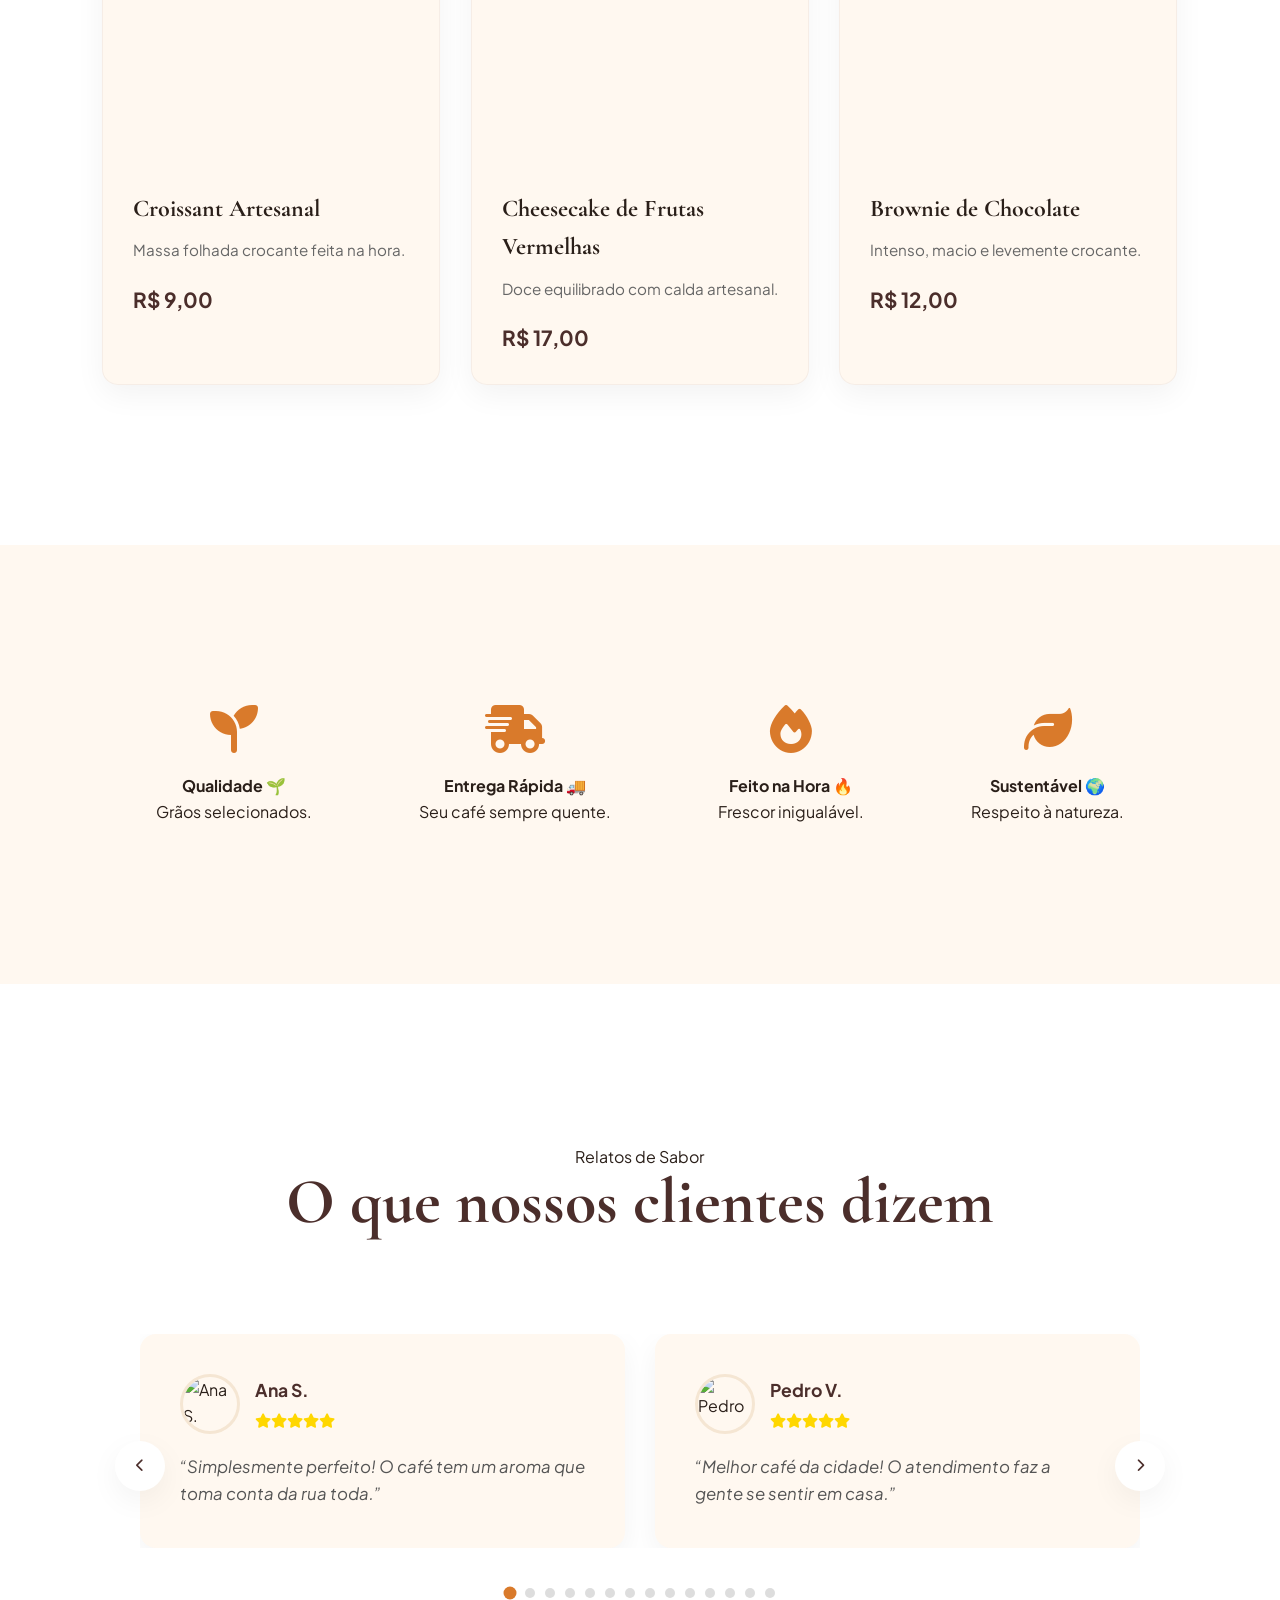
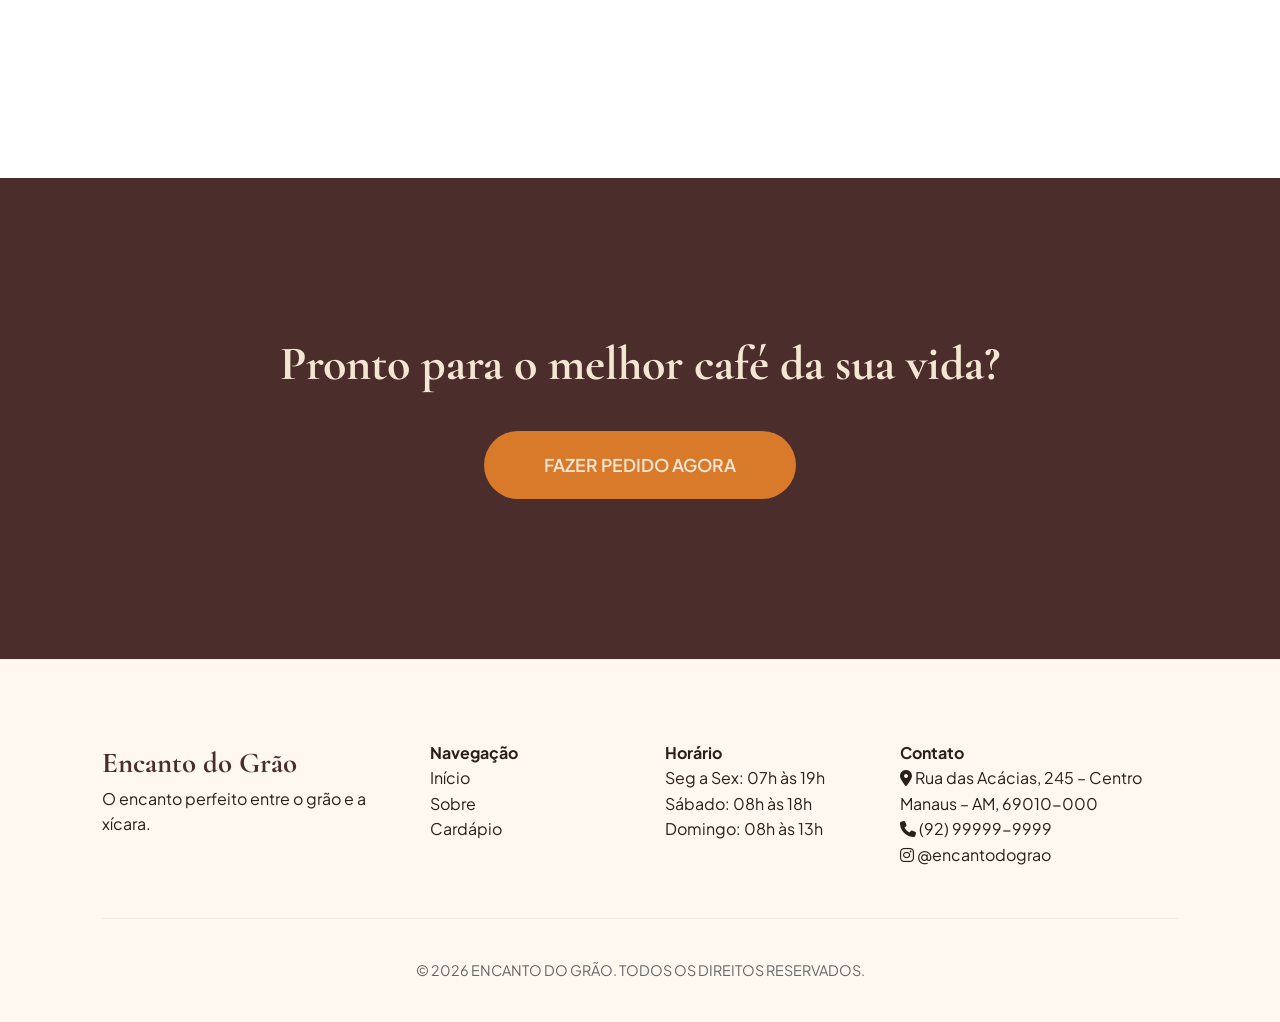
==== commit df9ef4f8: "feat: adicionado modo escuro/claro e ajustes de formatação na cafeteria" ====
--- a/cafeteria/index.html
+++ b/cafeteria/index.html
@@ -1,5 +1,6 @@
 <!DOCTYPE html>
 <html lang="pt-br">
+
 <head>
     <meta charset="UTF-8">
     <meta name="viewport" content="width=device-width, initial-scale=1.0">
@@ -7,6 +8,7 @@
     <link rel="stylesheet" href="style.css?v=8">
     <link rel="stylesheet" href="https://cdnjs.cloudflare.com/ajax/libs/font-awesome/6.4.0/css/all.min.css">
 </head>
+
 <body>
 
     <div id="scroll-progress"></div>
@@ -44,7 +46,11 @@
             <li><a href="#contato">Contato</a></li>
         </ul>
         <div class="header-right">
-            <a href="https://wa.me/5592999999999" class="btn btn-primary" style="padding: 10px 25px; font-size: 0.8rem;">Fazer Pedido</a>
+            <button id="theme-toggle" class="theme-btn" title="Alternar tema">
+                <i class="fas fa-moon"></i>
+            </button>
+            <a href="https://wa.me/5592999999999" class="btn btn-primary"
+                style="padding: 10px 25px; font-size: 0.8rem;">Fazer Pedido</a>
             <div class="mobile-menu-icon" id="menu-icon">
                 <i class="fas fa-bars"></i>
             </div>
@@ -67,12 +73,15 @@
             <div class="about-content reveal">
                 <span>Tradição & Cuidado</span>
                 <h2>Somos uma cafeteria apaixonada por café de verdade.</h2>
-                <p>Nossa missão é resgatar o encanto artesanal em cada xícara. Acreditamos que o café é um momento de conexão, uma pausa necessária no ritmo acelerado do dia a dia.</p>
-                <p>Aqui, cada grão é escolhido a dedo, respeitando o produtor e a natureza, para que você sinta o verdadeiro encanto do grão em forma de bebida.</p>
+                <p>Nossa missão é resgatar o encanto artesanal em cada xícara. Acreditamos que o café é um momento de
+                    conexão, uma pausa necessária no ritmo acelerado do dia a dia.</p>
+                <p>Aqui, cada grão é escolhido a dedo, respeitando o produtor e a natureza, para que você sinta o
+                    verdadeiro encanto do grão em forma de bebida.</p>
                 <a href="#cardapio" class="btn btn-primary">Conheça nosso sabor</a>
             </div>
             <div class="about-img reveal">
-                <img src="https://images.unsplash.com/photo-1554118811-1e0d58224f24?q=80&w=1047" alt="Ambiente Cafeteria">
+                <img src="https://images.unsplash.com/photo-1554118811-1e0d58224f24?q=80&w=1047"
+                    alt="Ambiente Cafeteria">
             </div>
         </section>
 
@@ -119,7 +128,8 @@
 
                 <!-- Gelados -->
                 <div class="menu-card reveal">
-                    <img src="https://images.unsplash.com/photo-1517701550927-30cf4ba1dba5?q=80&w=600" alt="Iced Coffee">
+                    <img src="https://images.unsplash.com/photo-1517701550927-30cf4ba1dba5?q=80&w=600"
+                        alt="Iced Coffee">
                     <div class="menu-card-info">
                         <h3>Iced Coffee Clássico</h3>
                         <p>Café gelado refrescante com leve doçura.</p>
@@ -193,176 +203,221 @@
                 <span>Relatos de Sabor</span>
                 <h2>O que nossos clientes dizem</h2>
             </div>
-            
+
             <div class="carousel-container reveal">
                 <div class="carousel-viewport" style="overflow: hidden; width: 100%;">
                     <div class="testimonials-track" id="testimonials-track">
-                    <!-- 1 -->
-                    <div class="testimonial-card">
-                        <div class="testimonial-header">
-                            <img src="https://images.unsplash.com/photo-1494790108377-be9c29b29330?q=80&w=100" alt="Ana S.">
-                            <div class="client-info">
-                                <strong>Ana S.</strong>
-                                <div class="stars"><i class="fas fa-star"></i><i class="fas fa-star"></i><i class="fas fa-star"></i><i class="fas fa-star"></i><i class="fas fa-star"></i></div>
-                            </div>
-                        </div>
-                        <p>“Simplesmente perfeito! O café tem um aroma que toma conta da rua toda.”</p>
-                    </div>
-                    <!-- 2 -->
-                    <div class="testimonial-card">
-                        <div class="testimonial-header">
-                            <img src="https://images.unsplash.com/photo-1507003211169-0a1dd7228f2d?q=80&w=100" alt="Pedro V.">
-                            <div class="client-info">
-                                <strong>Pedro V.</strong>
-                                <div class="stars"><i class="fas fa-star"></i><i class="fas fa-star"></i><i class="fas fa-star"></i><i class="fas fa-star"></i><i class="fas fa-star"></i></div>
-                            </div>
-                        </div>
-                        <p>“Melhor café da cidade! O atendimento faz a gente se sentir em casa.”</p>
-                    </div>
-                    <!-- 3 -->
-                    <div class="testimonial-card">
-                        <div class="testimonial-header">
-                            <img src="https://images.unsplash.com/photo-1438761681033-6461ffad8d80?q=80&w=100" alt="Juliana M.">
-                            <div class="client-info">
-                                <strong>Juliana M.</strong>
-                                <div class="stars"><i class="fas fa-star"></i><i class="fas fa-star"></i><i class="fas fa-star"></i><i class="fas fa-star"></i><i class="fas fa-star"></i></div>
-                            </div>
-                        </div>
-                        <p>“O croissant artesanal é divino, crocante e sempre quentinho!”</p>
-                    </div>
-                    <!-- 4 -->
-                    <div class="testimonial-card">
-                        <div class="testimonial-header">
-                            <img src="https://images.unsplash.com/photo-1500648767791-00dcc994a43e?q=80&w=100" alt="Carlos R.">
-                            <div class="client-info">
-                                <strong>Carlos R.</strong>
-                                <div class="stars"><i class="fas fa-star"></i><i class="fas fa-star"></i><i class="fas fa-star"></i><i class="fas fa-star"></i><i class="fas fa-star"></i></div>
-                            </div>
-                        </div>
-                        <p>“Ambiente nota mil para reuniões rápidas ou apenas relaxar um pouco.”</p>
-                    </div>
-                    <!-- 5 -->
-                    <div class="testimonial-card">
-                        <div class="testimonial-header">
-                            <img src="https://images.unsplash.com/photo-1544005313-94ddf0286df2?q=80&w=100" alt="Mariana L.">
-                            <div class="client-info">
-                                <strong>Mariana L.</strong>
-                                <div class="stars"><i class="fas fa-star"></i><i class="fas fa-star"></i><i class="fas fa-star"></i><i class="fas fa-star"></i><i class="fas fa-star"></i></div>
-                            </div>
-                        </div>
-                        <p>“Sou viciada no Latte de Baunilha deles. Não tem igual em Manaus!”</p>
-                    </div>
-                    <!-- 6 -->
-                    <div class="testimonial-card">
-                        <div class="testimonial-header">
-                            <img src="https://images.unsplash.com/photo-1599566150163-29194dcaad36?q=80&w=100" alt="Ricardo F.">
-                            <div class="client-info">
-                                <strong>Ricardo F.</strong>
-                                <div class="stars"><i class="fas fa-star"></i><i class="fas fa-star"></i><i class="fas fa-star"></i><i class="fas fa-star"></i><i class="fas fa-star"></i></div>
-                            </div>
-                        </div>
-                        <p>“Grãos selecionados de verdade. Dá para sentir a diferença no primeiro gole.”</p>
-                    </div>
-                    <!-- 7 -->
-                    <div class="testimonial-card">
-                        <div class="testimonial-header">
-                            <img src="https://images.unsplash.com/photo-1580489944761-15a19d654956?q=80&w=100" alt="Beatriz G.">
-                            <div class="client-info">
-                                <strong>Beatriz G.</strong>
-                                <div class="stars"><i class="fas fa-star"></i><i class="fas fa-star"></i><i class="fas fa-star"></i><i class="fas fa-star"></i><i class="fas fa-star"></i></div>
-                            </div>
-                        </div>
-                        <p>“O brownie é surreal de bom! Macio por dentro e com aquela casquinha perfeita.”</p>
-                    </div>
-                    <!-- 8 -->
-                    <div class="testimonial-card">
-                        <div class="testimonial-header">
-                            <img src="https://images.unsplash.com/photo-1552058544-f2b08422138a?q=80&w=100" alt="Lucas O.">
-                            <div class="client-info">
-                                <strong>Lucas O.</strong>
-                                <div class="stars"><i class="fas fa-star"></i><i class="fas fa-star"></i><i class="fas fa-star"></i><i class="fas fa-star"></i><i class="fas fa-star"></i></div>
-                            </div>
-                        </div>
-                        <p>“Lugar super instagramável e o café é excelente. Vale muito a visita!”</p>
-                    </div>
-                    <!-- 9 -->
-                    <div class="testimonial-card">
-                        <div class="testimonial-header">
-                            <img src="https://images.unsplash.com/photo-1548142813-c348350df52b?q=80&w=100" alt="Fernanda P.">
-                            <div class="client-info">
-                                <strong>Fernanda P.</strong>
-                                <div class="stars"><i class="fas fa-star"></i><i class="fas fa-star"></i><i class="fas fa-star"></i><i class="fas fa-star"></i><i class="fas fa-star"></i></div>
-                            </div>
-                        </div>
-                        <p>“Sempre volto pelo Mocha Intenso. É o equilíbrio perfeito de café e chocolate.”</p>
-                    </div>
-                    <!-- 10 -->
-                    <div class="testimonial-card">
-                        <div class="testimonial-header">
-                            <img src="https://images.unsplash.com/photo-1500648767791-00dcc994a43e?q=80&w=100" alt="Gabriel H.">
-                            <div class="client-info">
-                                <strong>Gabriel H.</strong>
-                                <div class="stars"><i class="fas fa-star"></i><i class="fas fa-star"></i><i class="fas fa-star"></i><i class="fas fa-star"></i><i class="fas fa-star"></i></div>
-                            </div>
-                        </div>
-                        <p>“A qualidade do grão é impecável. Para quem entende de café, aqui é o lugar.”</p>
-                    </div>
-                    <!-- 11 -->
-                    <div class="testimonial-card">
-                        <div class="testimonial-header">
-                            <img src="https://images.unsplash.com/photo-1534528741775-53994a69daeb?q=80&w=100" alt="Camila T.">
-                            <div class="client-info">
-                                <strong>Camila T.</strong>
-                                <div class="stars"><i class="fas fa-star"></i><i class="fas fa-star"></i><i class="fas fa-star"></i><i class="fas fa-star"></i><i class="fas fa-star"></i></div>
-                            </div>
-                        </div>
-                        <p>“Melhor cappuccino que já tomei na vida. A espuma é muito aveludada.”</p>
-                    </div>
-                    <!-- 12 -->
-                    <div class="testimonial-card">
-                        <div class="testimonial-header">
-                            <img src="https://images.unsplash.com/photo-1506794778202-cad84cf45f1d?q=80&w=100" alt="André D.">
-                            <div class="client-info">
-                                <strong>André D.</strong>
-                                <div class="stars"><i class="fas fa-star"></i><i class="fas fa-star"></i><i class="fas fa-star"></i><i class="fas fa-star"></i><i class="fas fa-star"></i></div>
-                            </div>
-                        </div>
-                        <p>“Wi-fi rápido e café excelente. Meu novo escritório favorito em Manaus!”</p>
-                    </div>
-                    <!-- 13 -->
-                    <div class="testimonial-card">
-                        <div class="testimonial-header">
-                            <img src="https://images.unsplash.com/photo-1517841905240-472988babdf9?q=80&w=100" alt="Sofia K.">
-                            <div class="client-info">
-                                <strong>Sofia K.</strong>
-                                <div class="stars"><i class="fas fa-star"></i><i class="fas fa-star"></i><i class="fas fa-star"></i><i class="fas fa-star"></i><i class="fas fa-star"></i></div>
-                            </div>
-                        </div>
-                        <p>“A decoração é linda, cada cantinho rende uma foto maravilhosa.”</p>
-                    </div>
-                    <!-- 14 -->
-                    <div class="testimonial-card">
-                        <div class="testimonial-header">
-                            <img src="https://images.unsplash.com/photo-1519345182560-3f2917c472ef?q=80&w=100" alt="Tiago J.">
-                            <div class="client-info">
-                                <strong>Tiago J.</strong>
-                                <div class="stars"><i class="fas fa-star"></i><i class="fas fa-star"></i><i class="fas fa-star"></i><i class="fas fa-star"></i><i class="fas fa-star"></i></div>
-                            </div>
-                        </div>
-                        <p>“Um refúgio de paz no centro da cidade. Café inspirador e calmo.”</p>
-                    </div>
-                    <!-- 15 -->
-                    <div class="testimonial-card">
-                        <div class="testimonial-header">
-                            <img src="https://images.unsplash.com/photo-1487412720507-e7ab37603c6f?q=80&w=100" alt="Helena B.">
-                            <div class="client-info">
-                                <strong>Helena B.</strong>
-                                <div class="stars"><i class="fas fa-star"></i><i class="fas fa-star"></i><i class="fas fa-star"></i><i class="fas fa-star"></i><i class="fas fa-star"></i></div>
-                            </div>
-                        </div>
-                        <p>“O Frappé de Chocolate é a salvação pros dias de calor aqui em Manaus!”</p>
-                    </div>
-                </div>
+                        <!-- 1 -->
+                        <div class="testimonial-card">
+                            <div class="testimonial-header">
+                                <img src="https://images.unsplash.com/photo-1494790108377-be9c29b29330?q=80&w=100"
+                                    alt="Ana S.">
+                                <div class="client-info">
+                                    <strong>Ana S.</strong>
+                                    <div class="stars"><i class="fas fa-star"></i><i class="fas fa-star"></i><i
+                                            class="fas fa-star"></i><i class="fas fa-star"></i><i
+                                            class="fas fa-star"></i></div>
+                                </div>
+                            </div>
+                            <p>“Simplesmente perfeito! O café tem um aroma que toma conta da rua toda.”</p>
+                        </div>
+                        <!-- 2 -->
+                        <div class="testimonial-card">
+                            <div class="testimonial-header">
+                                <img src="https://images.unsplash.com/photo-1507003211169-0a1dd7228f2d?q=80&w=100"
+                                    alt="Pedro V.">
+                                <div class="client-info">
+                                    <strong>Pedro V.</strong>
+                                    <div class="stars"><i class="fas fa-star"></i><i class="fas fa-star"></i><i
+                                            class="fas fa-star"></i><i class="fas fa-star"></i><i
+                                            class="fas fa-star"></i></div>
+                                </div>
+                            </div>
+                            <p>“Melhor café da cidade! O atendimento faz a gente se sentir em casa.”</p>
+                        </div>
+                        <!-- 3 -->
+                        <div class="testimonial-card">
+                            <div class="testimonial-header">
+                                <img src="https://images.unsplash.com/photo-1438761681033-6461ffad8d80?q=80&w=100"
+                                    alt="Juliana M.">
+                                <div class="client-info">
+                                    <strong>Juliana M.</strong>
+                                    <div class="stars"><i class="fas fa-star"></i><i class="fas fa-star"></i><i
+                                            class="fas fa-star"></i><i class="fas fa-star"></i><i
+                                            class="fas fa-star"></i></div>
+                                </div>
+                            </div>
+                            <p>“O croissant artesanal é divino, crocante e sempre quentinho!”</p>
+                        </div>
+                        <!-- 4 -->
+                        <div class="testimonial-card">
+                            <div class="testimonial-header">
+                                <img src="https://images.unsplash.com/photo-1500648767791-00dcc994a43e?q=80&w=100"
+                                    alt="Carlos R.">
+                                <div class="client-info">
+                                    <strong>Carlos R.</strong>
+                                    <div class="stars"><i class="fas fa-star"></i><i class="fas fa-star"></i><i
+                                            class="fas fa-star"></i><i class="fas fa-star"></i><i
+                                            class="fas fa-star"></i></div>
+                                </div>
+                            </div>
+                            <p>“Ambiente nota mil para reuniões rápidas ou apenas relaxar um pouco.”</p>
+                        </div>
+                        <!-- 5 -->
+                        <div class="testimonial-card">
+                            <div class="testimonial-header">
+                                <img src="https://images.unsplash.com/photo-1544005313-94ddf0286df2?q=80&w=100"
+                                    alt="Mariana L.">
+                                <div class="client-info">
+                                    <strong>Mariana L.</strong>
+                                    <div class="stars"><i class="fas fa-star"></i><i class="fas fa-star"></i><i
+                                            class="fas fa-star"></i><i class="fas fa-star"></i><i
+                                            class="fas fa-star"></i></div>
+                                </div>
+                            </div>
+                            <p>“Sou viciada no Latte de Baunilha deles. Não tem igual em Manaus!”</p>
+                        </div>
+                        <!-- 6 -->
+                        <div class="testimonial-card">
+                            <div class="testimonial-header">
+                                <img src="https://images.unsplash.com/photo-1599566150163-29194dcaad36?q=80&w=100"
+                                    alt="Ricardo F.">
+                                <div class="client-info">
+                                    <strong>Ricardo F.</strong>
+                                    <div class="stars"><i class="fas fa-star"></i><i class="fas fa-star"></i><i
+                                            class="fas fa-star"></i><i class="fas fa-star"></i><i
+                                            class="fas fa-star"></i></div>
+                                </div>
+                            </div>
+                            <p>“Grãos selecionados de verdade. Dá para sentir a diferença no primeiro gole.”</p>
+                        </div>
+                        <!-- 7 -->
+                        <div class="testimonial-card">
+                            <div class="testimonial-header">
+                                <img src="https://images.unsplash.com/photo-1580489944761-15a19d654956?q=80&w=100"
+                                    alt="Beatriz G.">
+                                <div class="client-info">
+                                    <strong>Beatriz G.</strong>
+                                    <div class="stars"><i class="fas fa-star"></i><i class="fas fa-star"></i><i
+                                            class="fas fa-star"></i><i class="fas fa-star"></i><i
+                                            class="fas fa-star"></i></div>
+                                </div>
+                            </div>
+                            <p>“O brownie é surreal de bom! Macio por dentro e com aquela casquinha perfeita.”</p>
+                        </div>
+                        <!-- 8 -->
+                        <div class="testimonial-card">
+                            <div class="testimonial-header">
+                                <img src="https://images.unsplash.com/photo-1552058544-f2b08422138a?q=80&w=100"
+                                    alt="Lucas O.">
+                                <div class="client-info">
+                                    <strong>Lucas O.</strong>
+                                    <div class="stars"><i class="fas fa-star"></i><i class="fas fa-star"></i><i
+                                            class="fas fa-star"></i><i class="fas fa-star"></i><i
+                                            class="fas fa-star"></i></div>
+                                </div>
+                            </div>
+                            <p>“Lugar super instagramável e o café é excelente. Vale muito a visita!”</p>
+                        </div>
+                        <!-- 9 -->
+                        <div class="testimonial-card">
+                            <div class="testimonial-header">
+                                <img src="https://images.unsplash.com/photo-1548142813-c348350df52b?q=80&w=100"
+                                    alt="Fernanda P.">
+                                <div class="client-info">
+                                    <strong>Fernanda P.</strong>
+                                    <div class="stars"><i class="fas fa-star"></i><i class="fas fa-star"></i><i
+                                            class="fas fa-star"></i><i class="fas fa-star"></i><i
+                                            class="fas fa-star"></i></div>
+                                </div>
+                            </div>
+                            <p>“Sempre volto pelo Mocha Intenso. É o equilíbrio perfeito de café e chocolate.”</p>
+                        </div>
+                        <!-- 10 -->
+                        <div class="testimonial-card">
+                            <div class="testimonial-header">
+                                <img src="https://images.unsplash.com/photo-1500648767791-00dcc994a43e?q=80&w=100"
+                                    alt="Gabriel H.">
+                                <div class="client-info">
+                                    <strong>Gabriel H.</strong>
+                                    <div class="stars"><i class="fas fa-star"></i><i class="fas fa-star"></i><i
+                                            class="fas fa-star"></i><i class="fas fa-star"></i><i
+                                            class="fas fa-star"></i></div>
+                                </div>
+                            </div>
+                            <p>“A qualidade do grão é impecável. Para quem entende de café, aqui é o lugar.”</p>
+                        </div>
+                        <!-- 11 -->
+                        <div class="testimonial-card">
+                            <div class="testimonial-header">
+                                <img src="https://images.unsplash.com/photo-1534528741775-53994a69daeb?q=80&w=100"
+                                    alt="Camila T.">
+                                <div class="client-info">
+                                    <strong>Camila T.</strong>
+                                    <div class="stars"><i class="fas fa-star"></i><i class="fas fa-star"></i><i
+                                            class="fas fa-star"></i><i class="fas fa-star"></i><i
+                                            class="fas fa-star"></i></div>
+                                </div>
+                            </div>
+                            <p>“Melhor cappuccino que já tomei na vida. A espuma é muito aveludada.”</p>
+                        </div>
+                        <!-- 12 -->
+                        <div class="testimonial-card">
+                            <div class="testimonial-header">
+                                <img src="https://images.unsplash.com/photo-1506794778202-cad84cf45f1d?q=80&w=100"
+                                    alt="André D.">
+                                <div class="client-info">
+                                    <strong>André D.</strong>
+                                    <div class="stars"><i class="fas fa-star"></i><i class="fas fa-star"></i><i
+                                            class="fas fa-star"></i><i class="fas fa-star"></i><i
+                                            class="fas fa-star"></i></div>
+                                </div>
+                            </div>
+                            <p>“Wi-fi rápido e café excelente. Meu novo escritório favorito em Manaus!”</p>
+                        </div>
+                        <!-- 13 -->
+                        <div class="testimonial-card">
+                            <div class="testimonial-header">
+                                <img src="https://images.unsplash.com/photo-1517841905240-472988babdf9?q=80&w=100"
+                                    alt="Sofia K.">
+                                <div class="client-info">
+                                    <strong>Sofia K.</strong>
+                                    <div class="stars"><i class="fas fa-star"></i><i class="fas fa-star"></i><i
+                                            class="fas fa-star"></i><i class="fas fa-star"></i><i
+                                            class="fas fa-star"></i></div>
+                                </div>
+                            </div>
+                            <p>“A decoração é linda, cada cantinho rende uma foto maravilhosa.”</p>
+                        </div>
+                        <!-- 14 -->
+                        <div class="testimonial-card">
+                            <div class="testimonial-header">
+                                <img src="https://images.unsplash.com/photo-1519345182560-3f2917c472ef?q=80&w=100"
+                                    alt="Tiago J.">
+                                <div class="client-info">
+                                    <strong>Tiago J.</strong>
+                                    <div class="stars"><i class="fas fa-star"></i><i class="fas fa-star"></i><i
+                                            class="fas fa-star"></i><i class="fas fa-star"></i><i
+                                            class="fas fa-star"></i></div>
+                                </div>
+                            </div>
+                            <p>“Um refúgio de paz no centro da cidade. Café inspirador e calmo.”</p>
+                        </div>
+                        <!-- 15 -->
+                        <div class="testimonial-card">
+                            <div class="testimonial-header">
+                                <img src="https://images.unsplash.com/photo-1487412720507-e7ab37603c6f?q=80&w=100"
+                                    alt="Helena B.">
+                                <div class="client-info">
+                                    <strong>Helena B.</strong>
+                                    <div class="stars"><i class="fas fa-star"></i><i class="fas fa-star"></i><i
+                                            class="fas fa-star"></i><i class="fas fa-star"></i><i
+                                            class="fas fa-star"></i></div>
+                                </div>
+                            </div>
+                            <p>“O Frappé de Chocolate é a salvação pros dias de calor aqui em Manaus!”</p>
+                        </div>
+                    </div>
                 </div>
 
                 <!-- Carousel Controls -->
@@ -375,7 +430,8 @@
         <!-- 6. CTA FINAL -->
         <section class="cta-final reveal">
             <h2>Pronto para o melhor café da sua vida?</h2>
-            <a href="https://wa.me/5592999999999" class="btn btn-primary" style="padding: 20px 60px; font-size: 1.1rem;">Fazer Pedido Agora</a>
+            <a href="https://wa.me/5592999999999" class="btn btn-primary"
+                style="padding: 20px 60px; font-size: 1.1rem;">Fazer Pedido Agora</a>
         </section>
     </main>
 
@@ -404,7 +460,8 @@
             <div class="footer-links">
                 <h4>Contato</h4>
                 <ul>
-                    <li><i class="fas fa-map-marker-alt"></i> Rua das Acácias, 245 – Centro<br>Manaus – AM, 69010-000</li>
+                    <li><i class="fas fa-map-marker-alt"></i> Rua das Acácias, 245 – Centro<br>Manaus – AM, 69010-000
+                    </li>
                     <li><i class="fas fa-phone"></i> (92) 99999-9999</li>
                     <li><i class="fab fa-instagram"></i> @encantodograo</li>
                 </ul>
@@ -419,4 +476,5 @@
 
     <script src="script.js"></script>
 </body>
-</html>
+
+</html>
--- a/cafeteria/style.css
+++ b/cafeteria/style.css
@@ -5,17 +5,38 @@
 @import url('https://fonts.googleapis.com/css2?family=Cormorant+Garamond:wght@600;700&family=Plus+Jakarta+Sans:wght@400;500;600;700&display=swap');
 
 :root {
+    /* Light Theme (Default) */
     --primary: #4B2E2B;
     --secondary: #F5E6D3;
     --bg-creme: #FFF8F0;
     --accent: #D97A2B;
     --text-dark: #2A1F19;
-    --white: #FFFFFF;
-    
+    --text-light: #F5E6D3;
+    --card-bg: #FFFFFF;
+    --header-bg: rgba(255, 248, 240, 0.95);
+    --border-color: rgba(75, 46, 43, 0.05);
+    --shadow-light: 0 10px 30px rgba(0, 0, 0, 0.05);
+    --shadow-hover: 0 20px 40px rgba(0, 0, 0, 0.1);
+
     --font-title: 'Cormorant Garamond', serif;
     --font-text: 'Plus Jakarta Sans', sans-serif;
-    
+
     --radius: 16px;
+    --transition: all 0.4s cubic-bezier(0.4, 0, 0.2, 1);
+}
+
+[data-theme="dark"] {
+    --primary: #F5E6D3;
+    --secondary: #4B2E2B;
+    --bg-creme: #120A07;
+    --accent: #D97A2B;
+    --text-dark: #F5E6D3;
+    --text-light: #2A1F19;
+    --card-bg: #1C110D;
+    --header-bg: rgba(18, 10, 7, 0.95);
+    --border-color: rgba(245, 230, 211, 0.1);
+    --shadow-light: 0 10px 30px rgba(0, 0, 0, 0.3);
+    --shadow-hover: 0 20px 40px rgba(0, 0, 0, 0.5);
 }
 
 #scroll-progress {
@@ -45,12 +66,12 @@
     width: 100%;
     height: 100vh;
     /* Usando sua cor primária (marrom escuro) para o fundo */
-    background-color: var(--primary); 
+    background-color: var(--primary);
     display: flex;
     justify-content: center;
     align-items: center;
     /* Z-index maior que o do scroll-progress (2000) */
-    z-index: 5000; 
+    z-index: 5000;
     transition: opacity 0.8s ease, visibility 0.8s;
 }
 
@@ -63,11 +84,11 @@
 .splash-content {
     text-align: center;
     /* Usando sua cor secundária (creme) para o texto/ícones */
-    color: var(--secondary); 
+    color: var(--secondary);
 }
 
 .splash-item {
-    display: none; 
+    display: none;
     flex-direction: column;
     align-items: center;
     font-family: var(--font-text);
@@ -83,7 +104,7 @@
     font-size: 4rem;
     margin-bottom: 20px;
     /* Cor de destaque (laranja/âmbar) nos ícones */
-    color: var(--accent); 
+    color: var(--accent);
 }
 
 .splash-item p {
@@ -99,6 +120,7 @@
         opacity: 0;
         transform: translateY(20px);
     }
+
     100% {
         opacity: 1;
         transform: translateY(0);
@@ -111,7 +133,8 @@
 }
 
 html {
-    scroll-behavior: smooth; /* Regra #5: Scroll suave */
+    scroll-behavior: smooth;
+    /* Regra #5: Scroll suave */
 }
 
 body {
@@ -121,7 +144,10 @@
     line-height: 1.6;
 }
 
-h1, h2, h3, .logo {
+h1,
+h2,
+h3,
+.logo {
     font-family: var(--font-title);
     font-weight: 700;
 }
@@ -133,26 +159,56 @@
     transition: var(--transition);
 }
 
-ul { list-style: none; }
-img { max-width: 100%; display: block; }
+ul {
+    list-style: none;
+}
+
+img {
+    max-width: 100%;
+    display: block;
+}
 
 /* Navbar Fixa */
 header {
     position: fixed;
     top: 0;
     width: 100%;
-    background: rgba(255, 248, 240, 0.95);
+    background: var(--header-bg);
     backdrop-filter: blur(10px);
     padding: 20px 8%;
     display: flex;
     justify-content: space-between;
     align-items: center;
     z-index: 1000;
-    border-bottom: 1px solid rgba(75, 46, 43, 0.05);
-    transition: var(--transition);
-}
-
-.logo { font-size: 1.8rem; color: var(--primary); }
+    border-bottom: 1px solid var(--border-color);
+    transition: var(--transition);
+}
+
+header.scrolled {
+    background: var(--primary);
+    box-shadow: var(--shadow-hover);
+    border-bottom: 1px solid rgba(255, 255, 255, 0.1);
+}
+
+header.scrolled .logo,
+header.scrolled .nav-links a,
+header.scrolled .mobile-menu-icon,
+header.scrolled .theme-btn {
+    color: var(--secondary);
+    border-color: var(--secondary);
+}
+
+header.scrolled .theme-btn:hover {
+    background: var(--secondary);
+    color: var(--primary);
+}
+
+.logo {
+    font-size: 1.8rem;
+    color: var(--primary);
+    transition: var(--transition);
+}
+
 .nav-links {
     display: flex;
     gap: 30px;
@@ -165,7 +221,9 @@
     transition: color 0.5s ease;
 }
 
-.nav-links a:hover { color: var(--accent); }
+.nav-links a:hover {
+    color: var(--accent);
+}
 
 .header-right {
     display: flex;
@@ -178,6 +236,28 @@
     font-size: 1.5rem;
     color: var(--primary);
     cursor: pointer;
+}
+
+/* Theme Toggle Button */
+.theme-btn {
+    background: transparent;
+    border: 2px solid var(--primary);
+    color: var(--primary);
+    width: 40px;
+    height: 40px;
+    border-radius: 50%;
+    display: flex;
+    justify-content: center;
+    align-items: center;
+    cursor: pointer;
+    transition: var(--transition);
+    font-size: 1.1rem;
+}
+
+.theme-btn:hover {
+    background: var(--primary);
+    color: var(--secondary);
+    transform: scale(1.1);
 }
 
 /* Animações de Fade-in (Refinado: Mais leve) */
@@ -194,35 +274,68 @@
 }
 
 /* Staggered Delay (Regra: Animação em sequência) */
-.menu-card:nth-child(1) { transition-delay: 0.05s; }
-.menu-card:nth-child(2) { transition-delay: 0.1s; }
-.menu-card:nth-child(3) { transition-delay: 0.15s; }
-.menu-card:nth-child(4) { transition-delay: 0.2s; }
-.menu-card:nth-child(5) { transition-delay: 0.25s; }
-.menu-card:nth-child(6) { transition-delay: 0.3s; }
-
-.testimonial-card { transition-delay: 0s !important; } /* Reset delay for carousel */
-
-.feature-item:nth-child(1) { transition-delay: 0.05s; }
-.feature-item:nth-child(2) { transition-delay: 0.1s; }
-.feature-item:nth-child(3) { transition-delay: 0.15s; }
-.feature-item:nth-child(4) { transition-delay: 0.2s; }
+.menu-card:nth-child(1) {
+    transition-delay: 0.05s;
+}
+
+.menu-card:nth-child(2) {
+    transition-delay: 0.1s;
+}
+
+.menu-card:nth-child(3) {
+    transition-delay: 0.15s;
+}
+
+.menu-card:nth-child(4) {
+    transition-delay: 0.2s;
+}
+
+.menu-card:nth-child(5) {
+    transition-delay: 0.25s;
+}
+
+.menu-card:nth-child(6) {
+    transition-delay: 0.3s;
+}
+
+.testimonial-card {
+    transition-delay: 0s !important;
+}
+
+/* Reset delay for carousel */
+
+.feature-item:nth-child(1) {
+    transition-delay: 0.05s;
+}
+
+.feature-item:nth-child(2) {
+    transition-delay: 0.1s;
+}
+
+.feature-item:nth-child(3) {
+    transition-delay: 0.15s;
+}
+
+.feature-item:nth-child(4) {
+    transition-delay: 0.2s;
+}
 
 /* 1. HERO (Regra #4: Animação Hero) */
 .hero {
     height: 100vh;
-    background: linear-gradient(rgba(0,0,0,0.6), rgba(0,0,0,0.6)), url('https://images.unsplash.com/photo-1495474472287-4d71bcdd2085?q=80&w=2070') center/cover no-repeat;
+    background: linear-gradient(rgba(0, 0, 0, 0.6), rgba(0, 0, 0, 0.6)), url('https://images.unsplash.com/photo-1495474472287-4d71bcdd2085?q=80&w=2070') center/cover no-repeat;
     display: flex;
     flex-direction: column;
     justify-content: center;
     align-items: center;
     text-align: center;
-    color: var(--white);
+    color: #FFFFFF;
     padding: 0 5%;
 }
 
 .hero h1 {
-    font-size: clamp(3rem, 8vw, 5.2rem); /* Aumentado sutilmente */
+    font-size: clamp(3rem, 8vw, 5.2rem);
+    /* Aumentado sutilmente */
     line-height: 1;
     margin-bottom: 25px;
     max-width: 1000px;
@@ -250,7 +363,10 @@
 }
 
 @keyframes heroFade {
-    to { opacity: 1; transform: translateY(0); }
+    to {
+        opacity: 1;
+        transform: translateY(0);
+    }
 }
 
 /* Botões (Regra #1: Hover Vivo) */
@@ -267,24 +383,26 @@
 
 .btn-primary {
     background-color: var(--accent);
-    color: var(--white);
+    color: var(--text-light);
     border: none;
 }
 
 .btn-primary:hover {
     background-color: #BF6A24;
-    transform: translateY(-3px) scale(1.05); /* Zoom leve */
-    box-shadow: 0 10px 20px rgba(217, 122, 43, 0.3); /* Sombra forte */
+    transform: translateY(-3px) scale(1.05);
+    /* Zoom leve */
+    box-shadow: 0 10px 20px rgba(217, 122, 43, 0.3);
+    /* Sombra forte */
 }
 
 .btn-outline {
     background: transparent;
-    border: 2px solid var(--white);
-    color: var(--white);
+    border: 2px solid var(--text-light);
+    color: var(--text-light);
 }
 
 .btn-outline:hover {
-    background: var(--white);
+    background: var(--text-light);
     color: var(--primary);
     transform: translateY(-3px) scale(1.05);
 }
@@ -308,41 +426,68 @@
     font-size: 0.9rem;
 }
 
-.about-content h2 { 
-    font-size: 3.8rem; /* Aumentado */
-    color: var(--primary); 
-    margin-bottom: 60px; 
-    line-height: 1.1; 
-}
-.about-content p { margin-bottom: 20px; color: var(--text-dark); }
-.about-content .btn { margin-top: 30px; }
-.about-img img { border-radius: var(--radius); box-shadow: var(--shadow-hover); }
+.about-content h2 {
+    font-size: 3.8rem;
+    /* Aumentado */
+    color: var(--primary);
+    margin-bottom: 60px;
+    line-height: 1.1;
+}
+
+.about-content p {
+    margin-bottom: 20px;
+    color: var(--text-dark);
+}
+
+.about-content .btn {
+    margin-top: 30px;
+}
+
+.about-img img {
+    border-radius: var(--radius);
+    box-shadow: var(--shadow-hover);
+}
 
 /* 3. CARDÁPIO (Regra #2: Hover Cards) */
-.menu { padding: 160px 8%; background-color: var(--white); }
-.section-header { text-align: center; margin-bottom: 60px; }
-.section-header h2 { 
-    font-size: 4rem; 
-    color: var(--primary); 
-    line-height: 1; 
+.menu {
+    padding: 160px 8%;
+    background-color: var(--card-bg);
+}
+
+.section-header {
+    text-align: center;
+    margin-bottom: 60px;
+}
+
+.section-header h2 {
+    font-size: 4rem;
+    color: var(--primary);
+    line-height: 1;
     margin-bottom: 80px;
 }
 
 
 
-.menu-grid { display: grid; grid-template-columns: repeat(3, 1fr); gap: 30px; }
+.menu-grid {
+    display: grid;
+    grid-template-columns: repeat(3, 1fr);
+    gap: 30px;
+}
+
 .menu-card {
     background: var(--bg-creme);
     border-radius: var(--radius);
     overflow: hidden;
     box-shadow: var(--shadow-light);
     transition: var(--transition);
-    border: 1px solid rgba(0,0,0,0.03);
+    border: 1px solid var(--border-color);
 }
 
 .menu-card:hover {
-    transform: translateY(-10px); /* Sobe levemente */
-    box-shadow: var(--shadow-hover); /* Sombra aumenta */
+    transform: translateY(-10px);
+    /* Sobe levemente */
+    box-shadow: var(--shadow-hover);
+    /* Sombra aumenta */
 }
 
 .menu-card img {
@@ -353,13 +498,30 @@
 }
 
 .menu-card:hover img {
-    transform: scale(1.1); /* Zoom leve imagem */
-}
-
-.menu-card-info { padding: 30px; }
-.menu-card-info h3 { margin-bottom: 10px; font-size: 1.5rem; }
-.menu-card-info p { color: #666; font-size: 0.95rem; margin-bottom: 20px; }
-.price { font-weight: 700; color: var(--primary); font-size: 1.3rem; }
+    transform: scale(1.1);
+    /* Zoom leve imagem */
+}
+
+.menu-card-info {
+    padding: 30px;
+}
+
+.menu-card-info h3 {
+    margin-bottom: 10px;
+    font-size: 1.5rem;
+}
+
+.menu-card-info p {
+    color: #666;
+    font-size: 0.95rem;
+    margin-bottom: 20px;
+}
+
+.price {
+    font-weight: 700;
+    color: var(--primary);
+    font-size: 1.3rem;
+}
 
 /* 4. DIFERENCIAIS */
 .features {
@@ -384,7 +546,11 @@
 }
 
 /* 5. DEPOIMENTOS (CARROSSEL) */
-.testimonials { padding: 160px 8%; background-color: var(--white); text-align: center; }
+.testimonials {
+    padding: 160px 8%;
+    background-color: var(--card-bg);
+    text-align: center;
+}
 
 .carousel-container {
     position: relative;
@@ -399,13 +565,14 @@
     gap: 30px;
 }
 
-.testimonial-card { 
-    min-width: calc(50% - 15px); /* Mostra 2 por vez no desktop */
-    padding: 40px; 
-    background: var(--bg-creme); 
-    border-radius: var(--radius); 
-    box-shadow: var(--shadow-light); 
-    transition: var(--transition); 
+.testimonial-card {
+    min-width: calc(50% - 15px);
+    /* Mostra 2 por vez no desktop */
+    padding: 40px;
+    background: var(--bg-creme);
+    border-radius: var(--radius);
+    box-shadow: var(--shadow-light);
+    transition: var(--transition);
     text-align: left;
     display: flex;
     flex-direction: column;
@@ -451,7 +618,7 @@
     position: absolute;
     top: 50%;
     transform: translateY(-50%);
-    background: var(--white);
+    background: var(--card-bg);
     color: var(--primary);
     border: none;
     width: 50px;
@@ -465,12 +632,17 @@
 
 .carousel-btn:hover {
     background: var(--primary);
-    color: var(--white);
+    color: var(--text-light);
     box-shadow: var(--shadow-hover);
 }
 
-.carousel-btn.prev { left: -25px; }
-.carousel-btn.next { right: -25px; }
+.carousel-btn.prev {
+    left: -25px;
+}
+
+.carousel-btn.next {
+    right: -25px;
+}
 
 .carousel-dots {
     display: flex;
@@ -499,7 +671,7 @@
     bottom: 30px;
     right: 30px;
     background: var(--primary);
-    color: var(--white);
+    color: var(--text-light);
     width: 50px;
     height: 50px;
     border-radius: 50%;
@@ -507,7 +679,7 @@
     justify-content: center;
     align-items: center;
     font-size: 1.2rem;
-    box-shadow: 0 5px 15px rgba(0,0,0,0.2);
+    box-shadow: 0 5px 15px rgba(0, 0, 0, 0.2);
     z-index: 999;
     opacity: 0;
     pointer-events: none;
@@ -525,66 +697,184 @@
 }
 
 /* 6. CTA FINAL */
-.cta-final { background-color: var(--primary); padding: 160px 8%; text-align: center; color: var(--white); }
-.cta-final h2 { font-size: 3rem; margin-bottom: 40px; line-height: 1.1; }
+.cta-final {
+    background-color: var(--primary);
+    padding: 160px 8%;
+    text-align: center;
+    color: var(--text-light);
+}
+
+.cta-final h2 {
+    font-size: 3rem;
+    margin-bottom: 40px;
+    line-height: 1.1;
+}
 
 /* 7. FOOTER */
-footer { padding: 80px 8% 40px; background-color: var(--bg-creme); border-top: 1px solid rgba(0,0,0,0.05); }
-.footer-grid { display: grid; grid-template-columns: 1.5fr 1fr 1fr 1.5fr; gap: 50px; margin-bottom: 50px; }
-.copyright { text-align: center; padding-top: 40px; border-top: 1px solid rgba(0,0,0,0.05); font-size: 0.9rem; color: #666; }
+footer {
+    padding: 80px 8% 40px;
+    background-color: var(--bg-creme);
+    border-top: 1px solid rgba(0, 0, 0, 0.05);
+}
+
+.footer-grid {
+    display: grid;
+    grid-template-columns: 1.5fr 1fr 1fr 1.5fr;
+    gap: 50px;
+    margin-bottom: 50px;
+}
+
+.copyright {
+    text-align: center;
+    padding-top: 40px;
+    border-top: 1px solid rgba(0, 0, 0, 0.05);
+    font-size: 0.9rem;
+    color: #666;
+}
 
 @media (max-width: 1024px) {
-    .menu-grid, .testimonials-grid { grid-template-columns: 1fr 1fr; }
-    .about { grid-template-columns: 1fr; gap: 80px; }
-    .about, .menu, .features, .testimonials, .cta-final { padding: 100px 5%; }
-    .about-content h2, .section-header h2, .cta-final h2 { font-size: 3rem; }
+
+    .menu-grid,
+    .testimonials-grid {
+        grid-template-columns: 1fr 1fr;
+    }
+
+    .about {
+        grid-template-columns: 1fr;
+        gap: 80px;
+    }
+
+    .about,
+    .menu,
+    .features,
+    .testimonials,
+    .cta-final {
+        padding: 100px 5%;
+    }
+
+    .about-content h2,
+    .section-header h2,
+    .cta-final h2 {
+        font-size: 3rem;
+    }
 }
 
 @media (max-width: 768px) {
-    header { padding: 15px 5%; }
-    header .btn { display: none; } /* Ocultar botão Fazer Pedido no header mobile para dar espaço ao menu */
-    
-    .mobile-menu-icon { display: block; }
-    
+    header {
+        padding: 15px 5%;
+    }
+
+    header .btn {
+        display: none;
+    }
+
+    /* Ocultar botão Fazer Pedido no header mobile para dar espaço ao menu */
+
+    .mobile-menu-icon {
+        display: block;
+    }
+
     .nav-links {
         position: absolute;
         top: 100%;
         left: 0;
         width: 100%;
-        background: rgba(255, 248, 240, 0.98);
+        background: var(--header-bg);
         flex-direction: column;
         padding: 0;
         gap: 0;
-        box-shadow: 0 10px 20px rgba(0,0,0,0.1);
-        clip-path: polygon(0 0, 100% 0, 100% 0, 0 0); /* Oculto */
+        box-shadow: 0 10px 20px rgba(0, 0, 0, 0.1);
+        clip-path: polygon(0 0, 100% 0, 100% 0, 0 0);
+        /* Oculto */
         transition: clip-path 0.4s ease-in-out;
     }
-    
+
     .nav-links.active {
-        clip-path: polygon(0 0, 100% 0, 100% 100%, 0 100%); /* Visível */
+        clip-path: polygon(0 0, 100% 0, 100% 100%, 0 100%);
+        /* Visível */
         padding: 20px 0;
         gap: 15px;
     }
-    
-    .nav-links a { font-size: 1.2rem; display: block; padding: 10px; }
-    
-    .hero h1 { font-size: 2.5rem; }
-    .hero p { font-size: 1rem; }
-    .hero .btn-group { flex-direction: column; width: 100%; }
-    .hero .btn-group .btn { width: 100%; margin: 0; }
-    
-    .about, .menu, .features, .testimonials, .cta-final { padding: 60px 5%; }
-    .about { gap: 30px; }
-    .about-content h2, .section-header h2 { font-size: 2.2rem; margin-bottom: 40px; }
-    .cta-final h2 { font-size: 2rem; margin-bottom: 25px; }
-    .cta-final .btn { padding: 15px 30px !important; font-size: 1rem !important; }
-    
-    .menu-grid, .testimonials-grid, .footer-grid { grid-template-columns: 1fr; gap: 30px; }
-    .features { flex-direction: column; gap: 40px; }
-    
-    .testimonial-card { min-width: 100%; padding: 25px; }
-    .carousel-btn { display: none; }
-    
-    footer { padding: 40px 5% 20px; }
-    .footer-grid { gap: 30px; text-align: center; }
+
+    .nav-links a {
+        font-size: 1.2rem;
+        display: block;
+        padding: 10px;
+    }
+
+    .hero h1 {
+        font-size: 2.5rem;
+    }
+
+    .hero p {
+        font-size: 1rem;
+    }
+
+    .hero .btn-group {
+        flex-direction: column;
+        width: 100%;
+    }
+
+    .hero .btn-group .btn {
+        width: 100%;
+        margin: 0;
+    }
+
+    .about,
+    .menu,
+    .features,
+    .testimonials,
+    .cta-final {
+        padding: 60px 5%;
+    }
+
+    .about {
+        gap: 30px;
+    }
+
+    .about-content h2,
+    .section-header h2 {
+        font-size: 2.2rem;
+        margin-bottom: 40px;
+    }
+
+    .cta-final h2 {
+        font-size: 2rem;
+        margin-bottom: 25px;
+    }
+
+    .cta-final .btn {
+        padding: 15px 30px !important;
+        font-size: 1rem !important;
+    }
+
+    .menu-grid,
+    .testimonials-grid,
+    .footer-grid {
+        grid-template-columns: 1fr;
+        gap: 30px;
+    }
+
+    .features {
+        flex-direction: column;
+        gap: 40px;
+    }
+
+    .testimonial-card {
+        min-width: 100%;
+        padding: 25px;
+    }
+
+    .carousel-btn {
+        display: none;
+    }
+
+    footer {
+        padding: 40px 5% 20px;
+    }
+
+    .footer-grid {
+        gap: 30px;
+        text-align: center;
+    }
 }
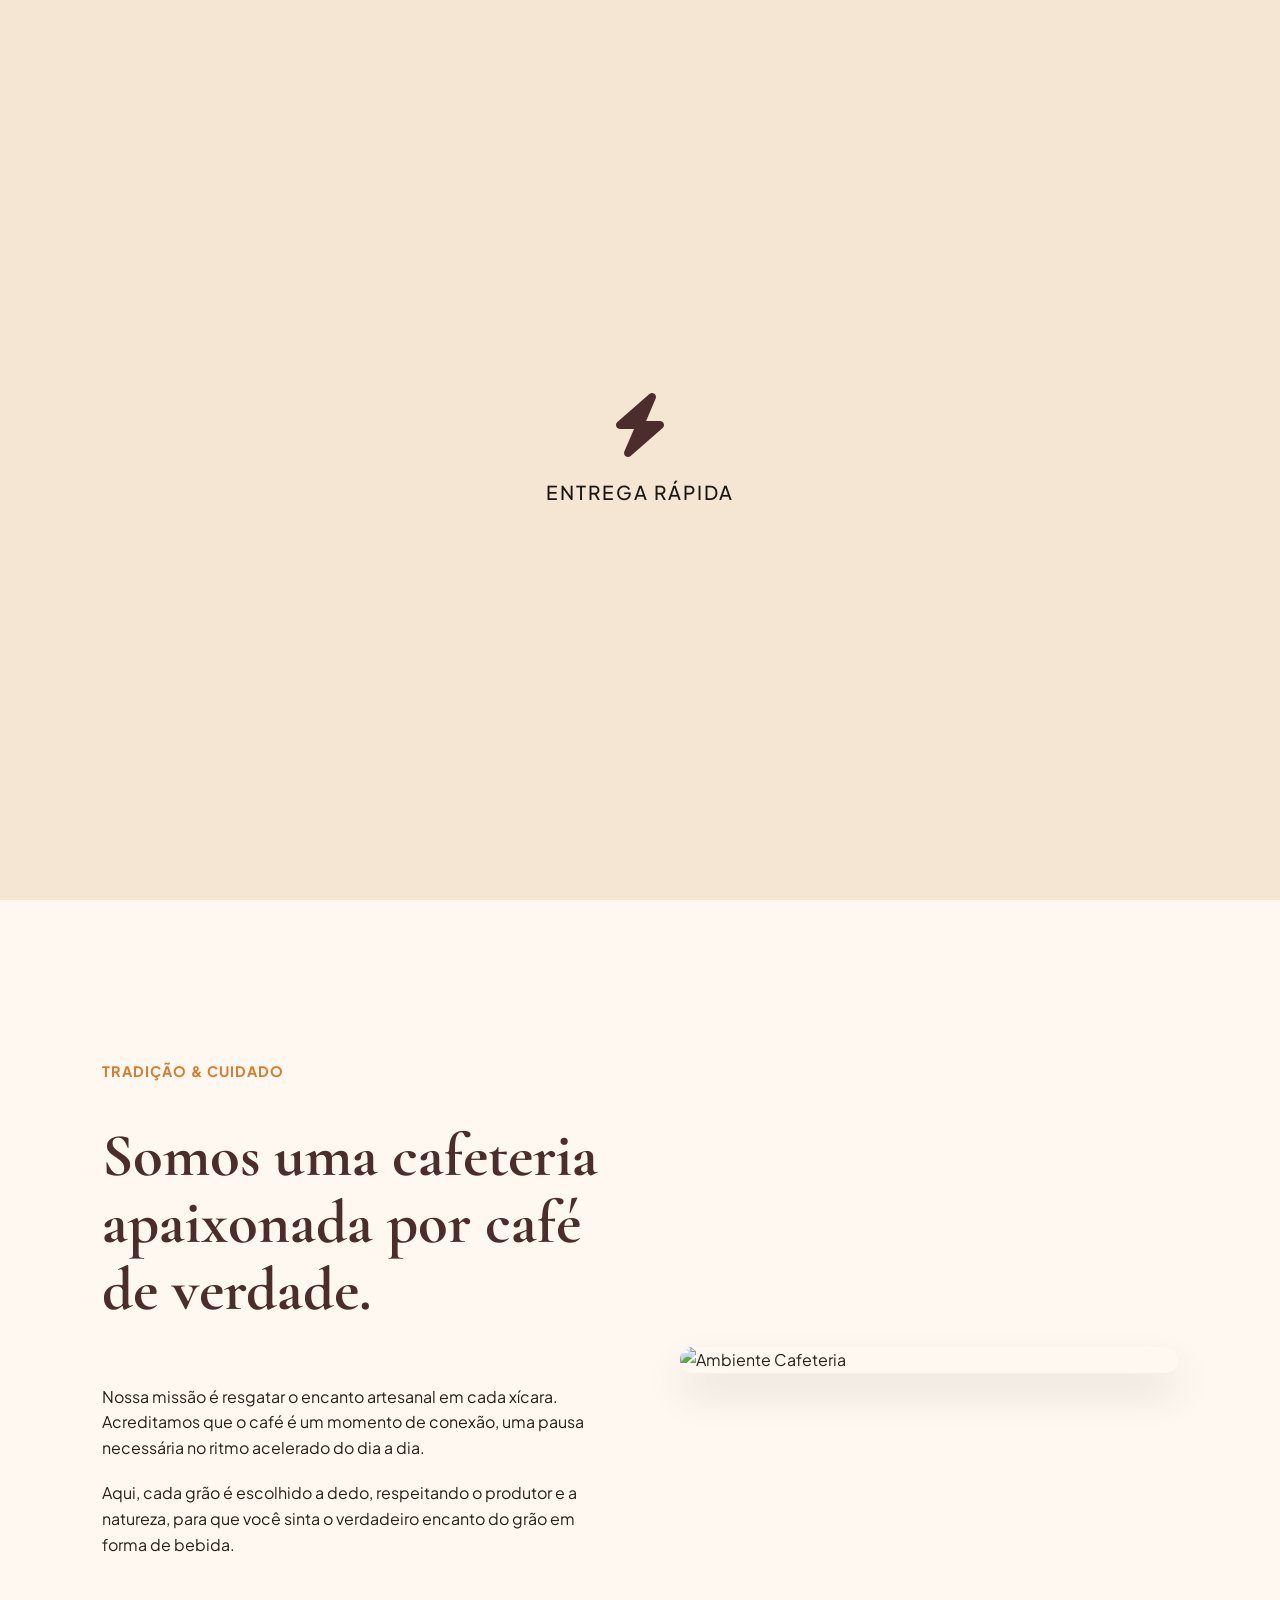
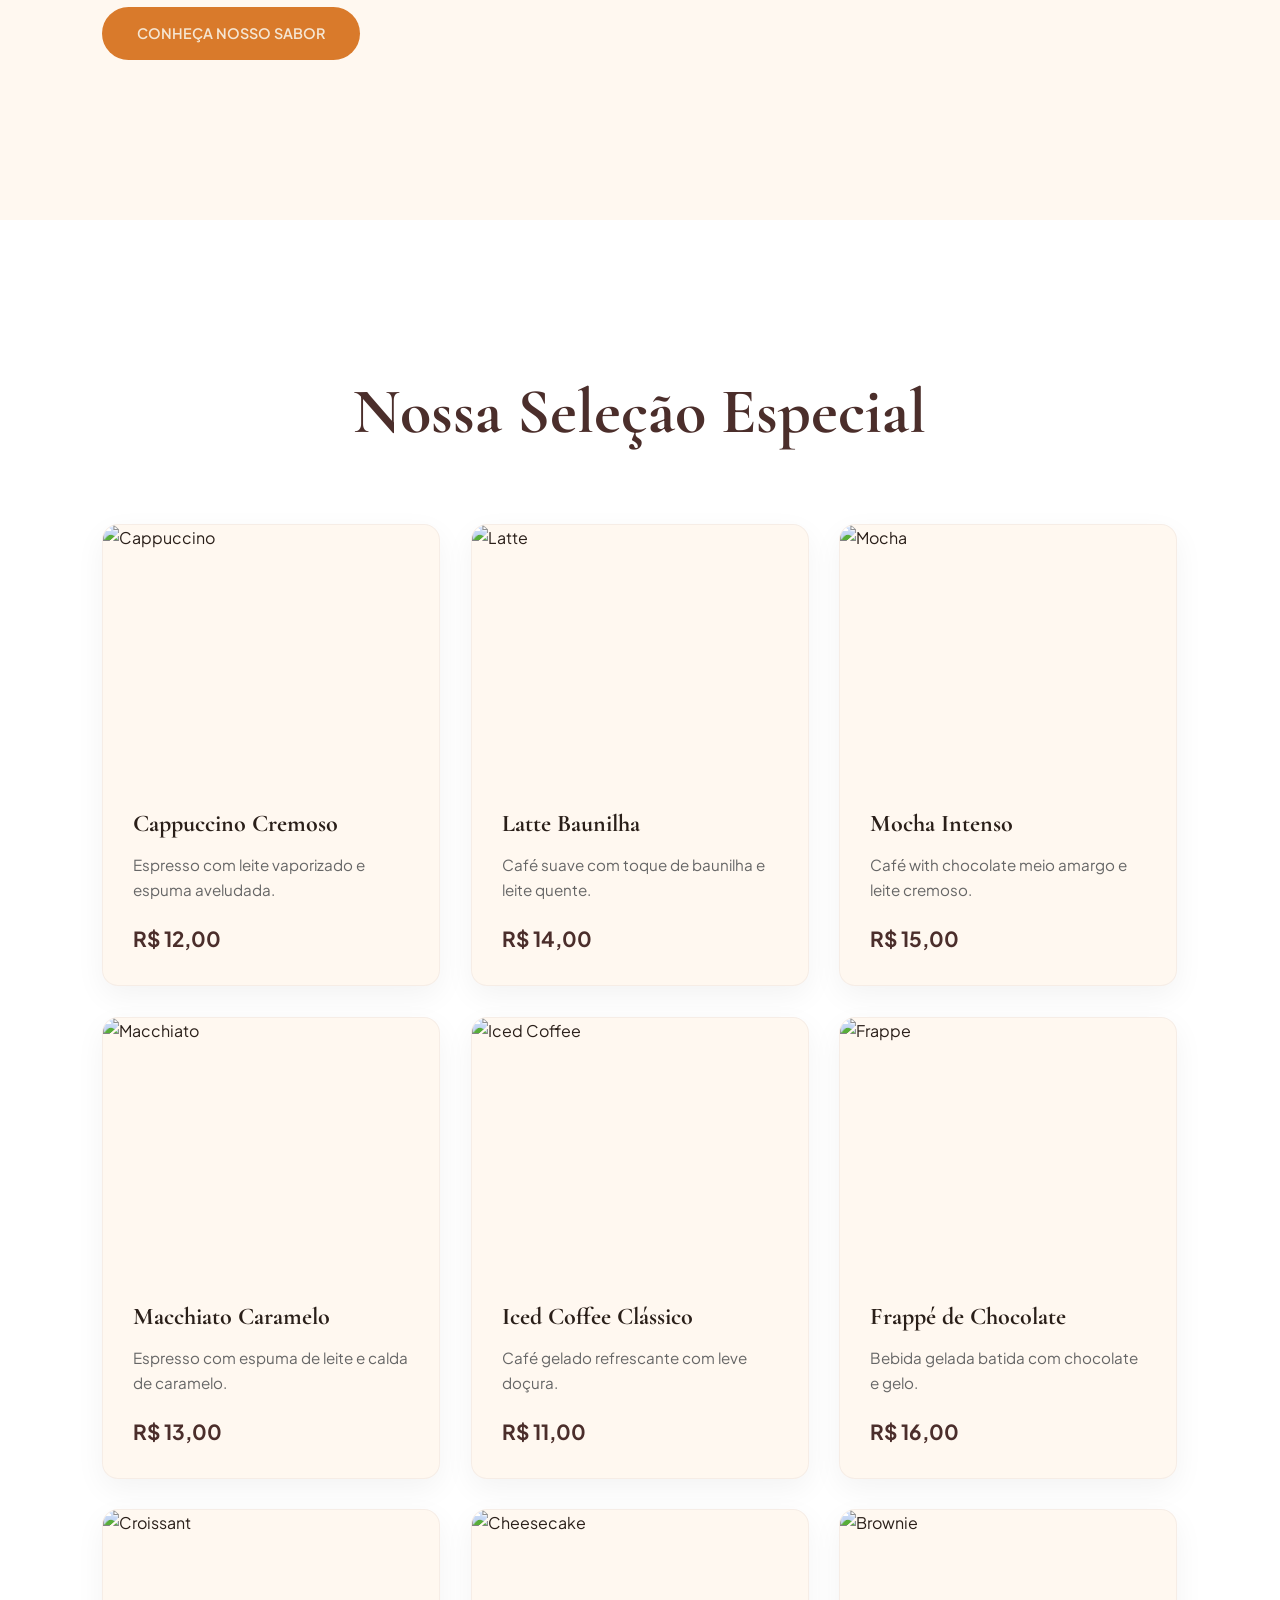
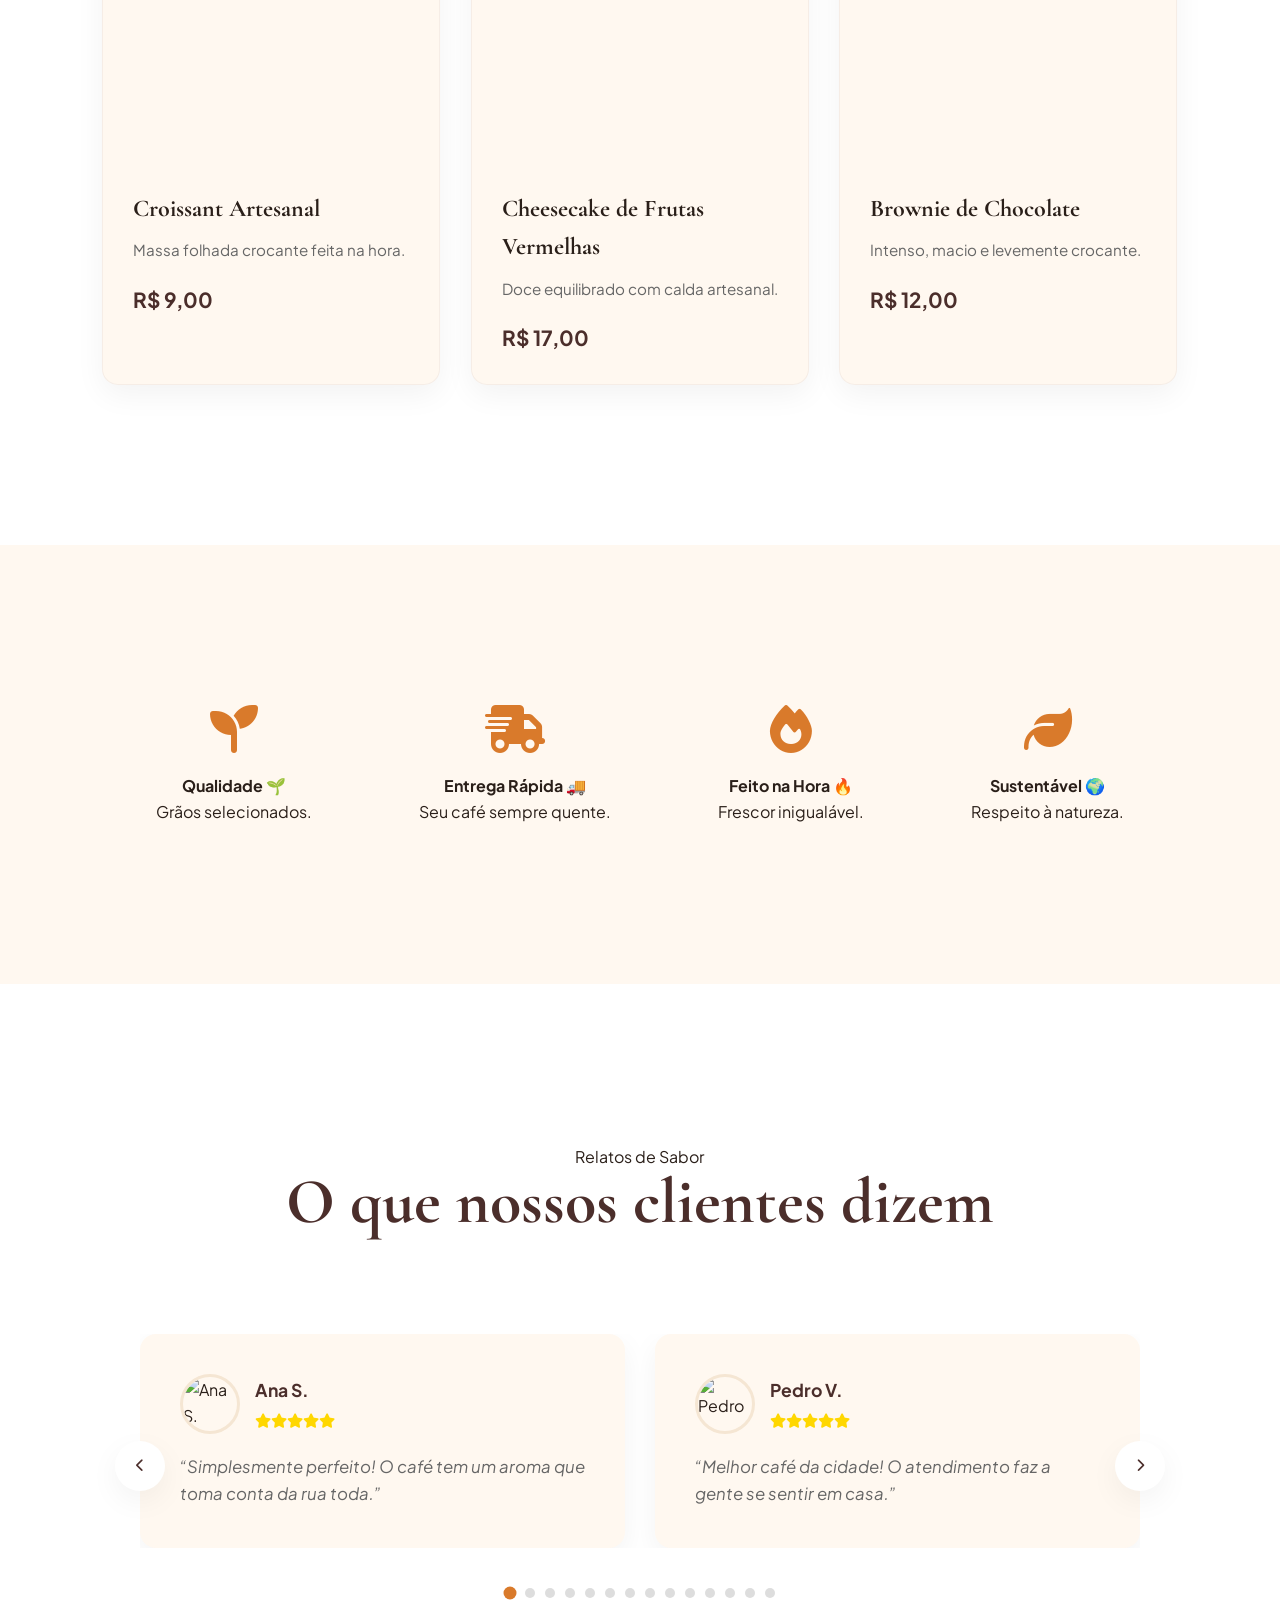
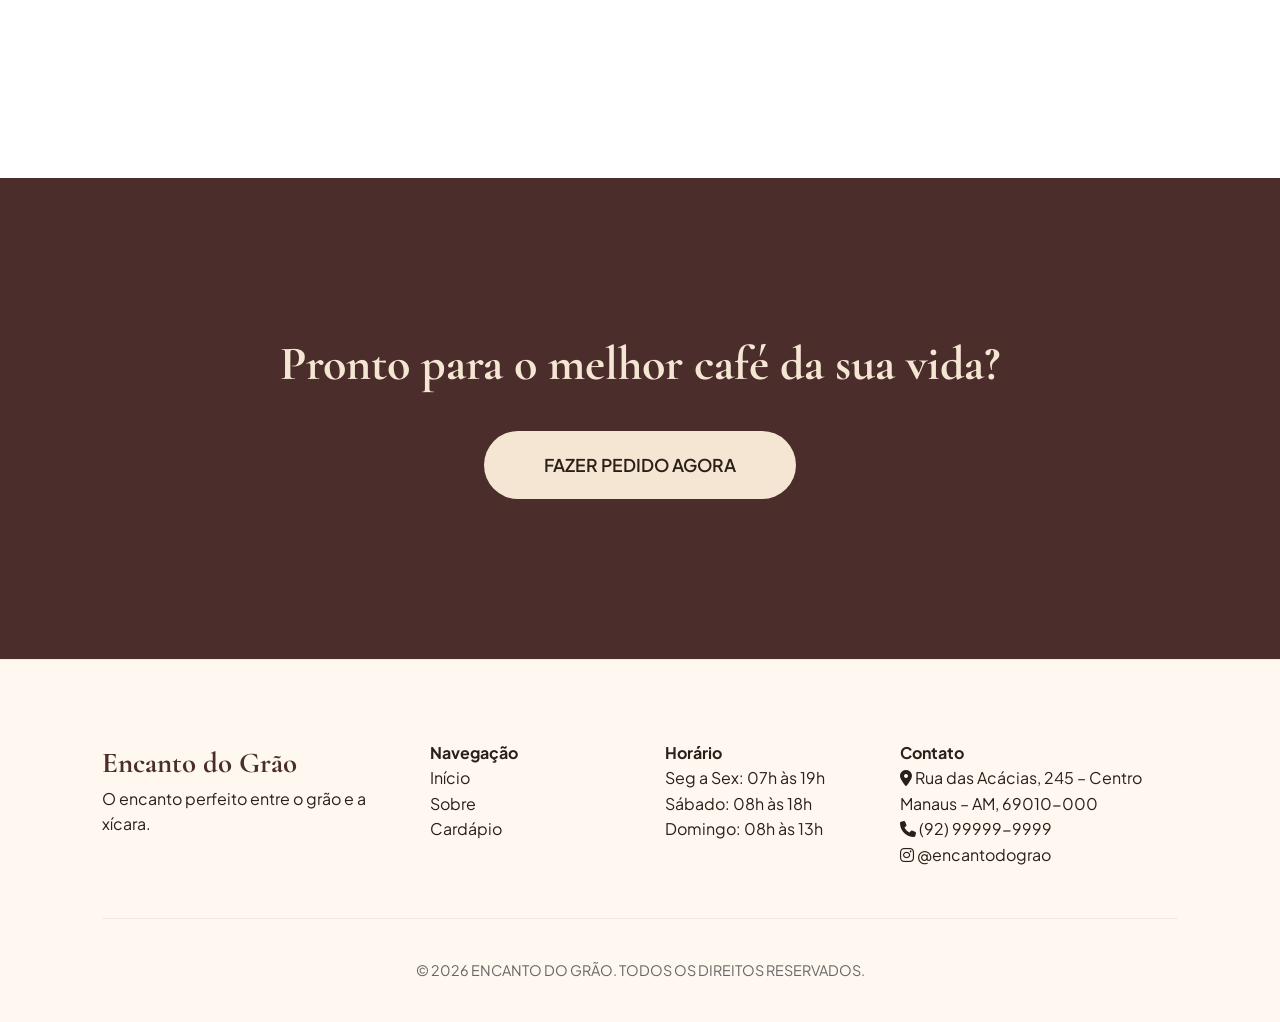
==== commit 1ebe0051: "feat: implementado splash screen dinâmico com alternância de cores entre slides" ====
--- a/cafeteria/index.html
+++ b/cafeteria/index.html
@@ -14,7 +14,7 @@
     <div id="scroll-progress"></div>
 
     <!-- TELA INICIAL (SPLASH SCREEN) - ADICIONE ESTE BLOCO ABAIXO -->
-    <div id="splash-screen">
+    <div id="splash-screen" class="theme-dark">
         <div class="splash-content">
             <div class="splash-item active">
                 <i class="fa-solid fa-award"></i>
--- a/cafeteria/style.css
+++ b/cafeteria/style.css
@@ -10,10 +10,14 @@
     --secondary: #F5E6D3;
     --bg-creme: #FFF8F0;
     --accent: #D97A2B;
+    --accent-hover: #BF6A24;
     --text-dark: #2A1F19;
     --text-light: #F5E6D3;
+    --text-muted: #666666;
     --card-bg: #FFFFFF;
     --header-bg: rgba(255, 248, 240, 0.95);
+    --header-scrolled: #4B2E2B;
+    --header-scrolled-text: #F5E6D3;
     --border-color: rgba(75, 46, 43, 0.05);
     --shadow-light: 0 10px 30px rgba(0, 0, 0, 0.05);
     --shadow-hover: 0 20px 40px rgba(0, 0, 0, 0.1);
@@ -26,17 +30,21 @@
 }
 
 [data-theme="dark"] {
-    --primary: #F5E6D3;
-    --secondary: #4B2E2B;
-    --bg-creme: #120A07;
-    --accent: #D97A2B;
-    --text-dark: #F5E6D3;
-    --text-light: #2A1F19;
-    --card-bg: #1C110D;
-    --header-bg: rgba(18, 10, 7, 0.95);
-    --border-color: rgba(245, 230, 211, 0.1);
-    --shadow-light: 0 10px 30px rgba(0, 0, 0, 0.3);
-    --shadow-hover: 0 20px 40px rgba(0, 0, 0, 0.5);
+    --primary: #c49a6c; /* CarameIo */
+    --secondary: #1b1715; /* Fundo principal */
+    --bg-creme: #1b1715; 
+    --accent: #c49a6c; 
+    --accent-hover: #ddb07a; /* Hover dos botões */
+    --text-dark: #f1e8dc; /* Texto principal */
+    --text-light: #1b1715; 
+    --text-muted: #d6c7b8; /* Texto secundário */
+    --card-bg: #211d1b; /* Fundo secundário/cards */
+    --header-bg: rgba(24, 19, 17, 0.95); /* Navbar dark */
+    --header-scrolled: #181311;
+    --header-scrolled-text: #c49a6c;
+    --border-color: #3a312d; /* Bordas suaves */
+    --shadow-light: 0 10px 30px rgba(0, 0, 0, 0.25);
+    --shadow-hover: 0 20px 40px rgba(0, 0, 0, 0.4);
 }
 
 #scroll-progress {
@@ -65,26 +73,32 @@
     left: 0;
     width: 100%;
     height: 100vh;
-    /* Usando sua cor primária (marrom escuro) para o fundo */
-    background-color: var(--primary);
     display: flex;
     justify-content: center;
     align-items: center;
-    /* Z-index maior que o do scroll-progress (2000) */
     z-index: 5000;
-    transition: opacity 0.8s ease, visibility 0.8s;
-}
-
-/* Quando o sistema carregar, essa classe será adicionada via JS */
-#splash-screen.hidden {
-    opacity: 0;
-    visibility: hidden;
+    transition: background-color 0.8s ease, opacity 0.8s ease, visibility 0.8s;
+}
+
+#splash-screen.theme-dark {
+    background-color: #1b1715; /* Café Profundo */
+}
+
+#splash-screen.theme-light {
+    background-color: #F5E6D3; /* Bege/Creme */
 }
 
 .splash-content {
     text-align: center;
-    /* Usando sua cor secundária (creme) para o texto/ícones */
-    color: var(--secondary);
+    transition: color 0.8s ease;
+}
+
+#splash-screen.theme-dark .splash-content {
+    color: #f1e8dc; /* Texto claro */
+}
+
+#splash-screen.theme-light .splash-content {
+    color: #1b1715; /* Texto escuro */
 }
 
 .splash-item {
@@ -96,22 +110,28 @@
 
 .splash-item.active {
     display: flex;
-    /* Aplicando a animação que explicamos antes */
-    animation: splashAppear 0.6s ease-out forwards;
+    animation: splashFadeIn 0.8s ease forwards;
 }
 
 .splash-item i {
     font-size: 4rem;
     margin-bottom: 20px;
-    /* Cor de destaque (laranja/âmbar) nos ícones */
-    color: var(--accent);
+    transition: color 0.8s ease;
+}
+
+#splash-screen.theme-dark .splash-item i {
+    color: #c49a6c; /* CarameIo */
+}
+
+#splash-screen.theme-light .splash-item i {
+    color: #4B2E2B; /* Marrom Café */
 }
 
 .splash-item p {
     font-size: 1.2rem;
+    font-weight: 500;
+    letter-spacing: 2px;
     text-transform: uppercase;
-    letter-spacing: 3px;
-    font-weight: 500;
 }
 
 /* Roteiro da animação: o ícone surge de baixo e aparece suavemente */
@@ -185,17 +205,17 @@
 }
 
 header.scrolled {
-    background: var(--primary);
+    background: var(--header-scrolled);
     box-shadow: var(--shadow-hover);
-    border-bottom: 1px solid rgba(255, 255, 255, 0.1);
+    border-bottom: 1px solid var(--border-color);
 }
 
 header.scrolled .logo,
 header.scrolled .nav-links a,
 header.scrolled .mobile-menu-icon,
 header.scrolled .theme-btn {
-    color: var(--secondary);
-    border-color: var(--secondary);
+    color: var(--header-scrolled-text);
+    border-color: var(--header-scrolled-text);
 }
 
 header.scrolled .theme-btn:hover {
@@ -348,7 +368,7 @@
     font-size: 1.2rem;
     margin-bottom: 40px;
     max-width: 700px;
-    color: var(--secondary);
+    color: #f1e8dc; /* Tom creme fixo para visibilidade sobre a imagem escura */
     opacity: 0;
     transform: translateY(20px);
     animation: heroFade 1s cubic-bezier(0.165, 0.84, 0.44, 1) 0.3s forwards;
@@ -388,7 +408,7 @@
 }
 
 .btn-primary:hover {
-    background-color: #BF6A24;
+    background-color: var(--accent-hover);
     transform: translateY(-3px) scale(1.05);
     /* Zoom leve */
     box-shadow: 0 10px 20px rgba(217, 122, 43, 0.3);
@@ -397,13 +417,13 @@
 
 .btn-outline {
     background: transparent;
-    border: 2px solid var(--text-light);
-    color: var(--text-light);
+    border: 2px solid #f1e8dc;
+    color: #f1e8dc;
 }
 
 .btn-outline:hover {
-    background: var(--text-light);
-    color: var(--primary);
+    background: #f1e8dc;
+    color: #1b1715;
     transform: translateY(-3px) scale(1.05);
 }
 
@@ -512,7 +532,7 @@
 }
 
 .menu-card-info p {
-    color: #666;
+    color: var(--text-muted);
     font-size: 0.95rem;
     margin-bottom: 20px;
 }
@@ -608,7 +628,7 @@
 
 .testimonial-card p {
     font-style: italic;
-    color: #555;
+    color: var(--text-muted);
     font-size: 1.05rem;
     line-height: 1.6;
 }
@@ -704,6 +724,16 @@
     color: var(--text-light);
 }
 
+.cta-final .btn-primary {
+    background-color: var(--secondary);
+    color: var(--text-dark);
+}
+
+.cta-final .btn-primary:hover {
+    background-color: var(--text-dark);
+    color: var(--secondary);
+}
+
 .cta-final h2 {
     font-size: 3rem;
     margin-bottom: 40px;
@@ -729,7 +759,7 @@
     padding-top: 40px;
     border-top: 1px solid rgba(0, 0, 0, 0.05);
     font-size: 0.9rem;
-    color: #666;
+    color: var(--text-muted);
 }
 
 @media (max-width: 1024px) {
